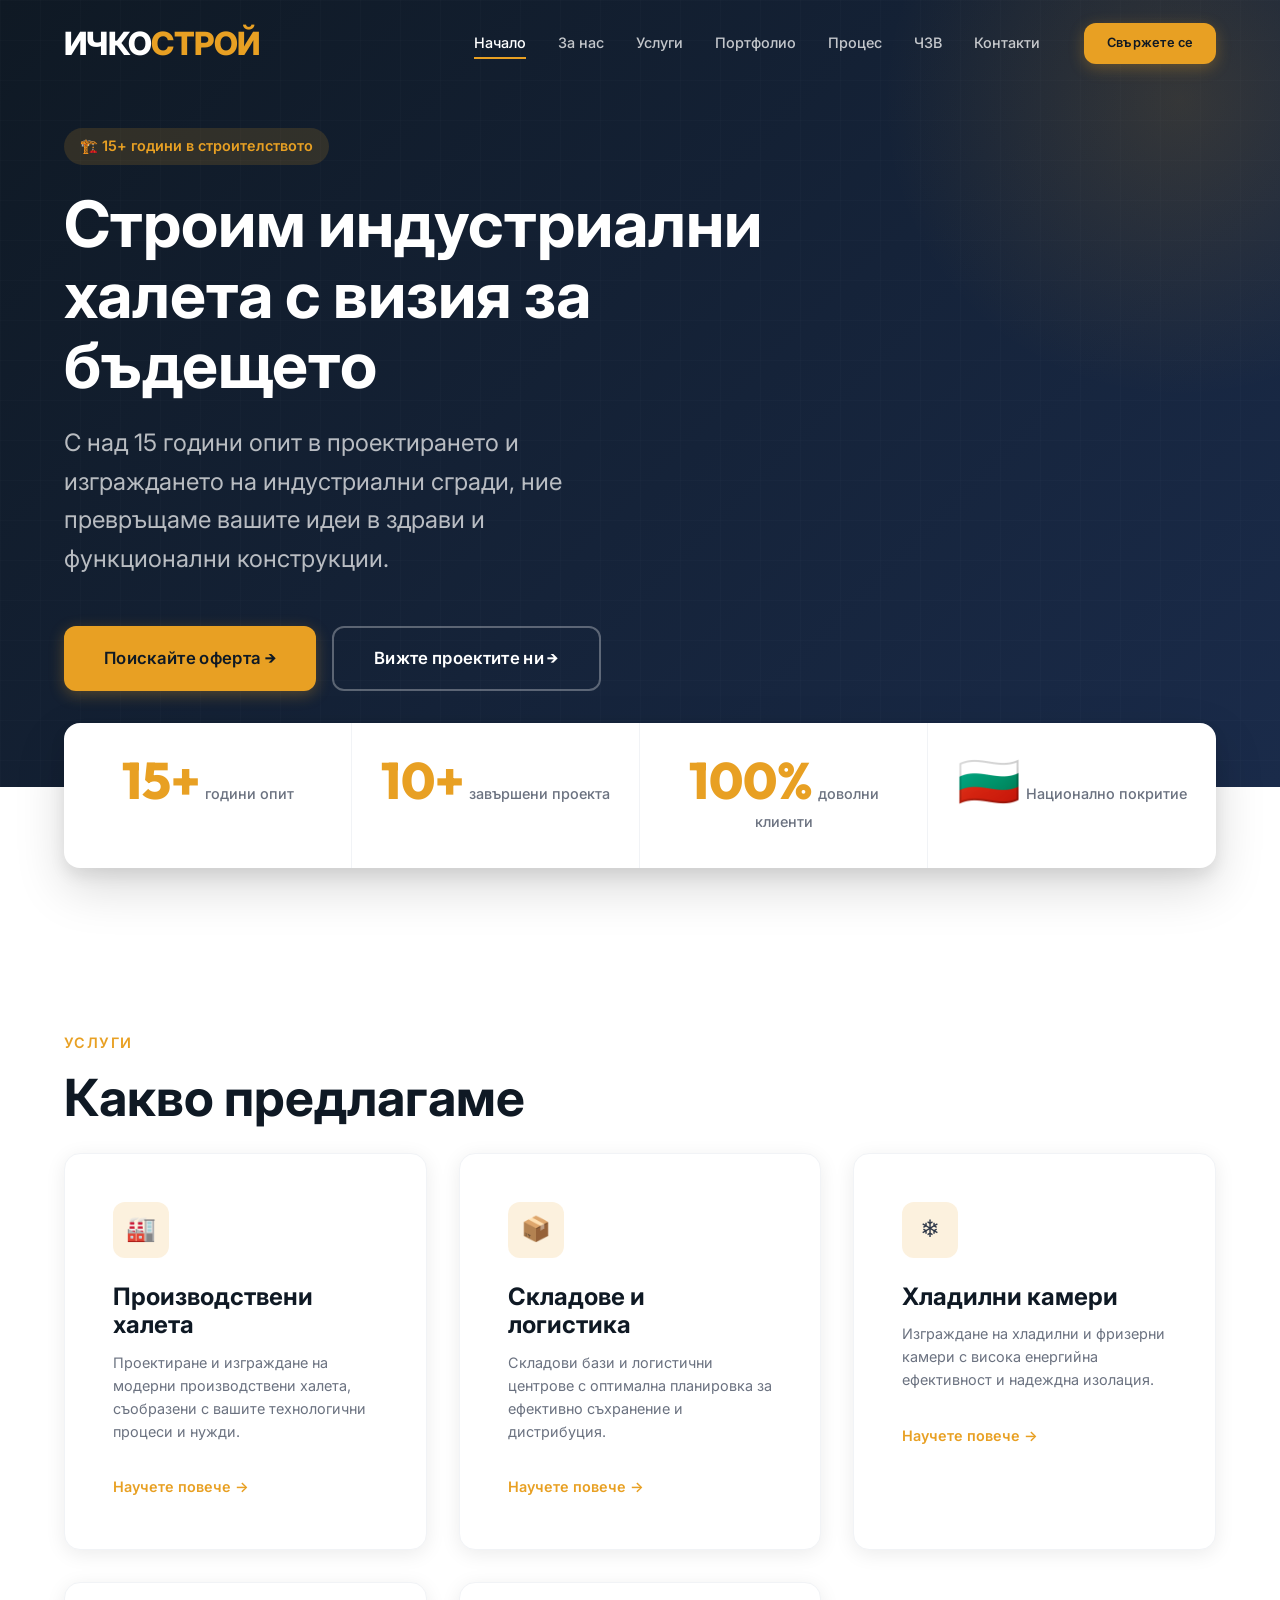
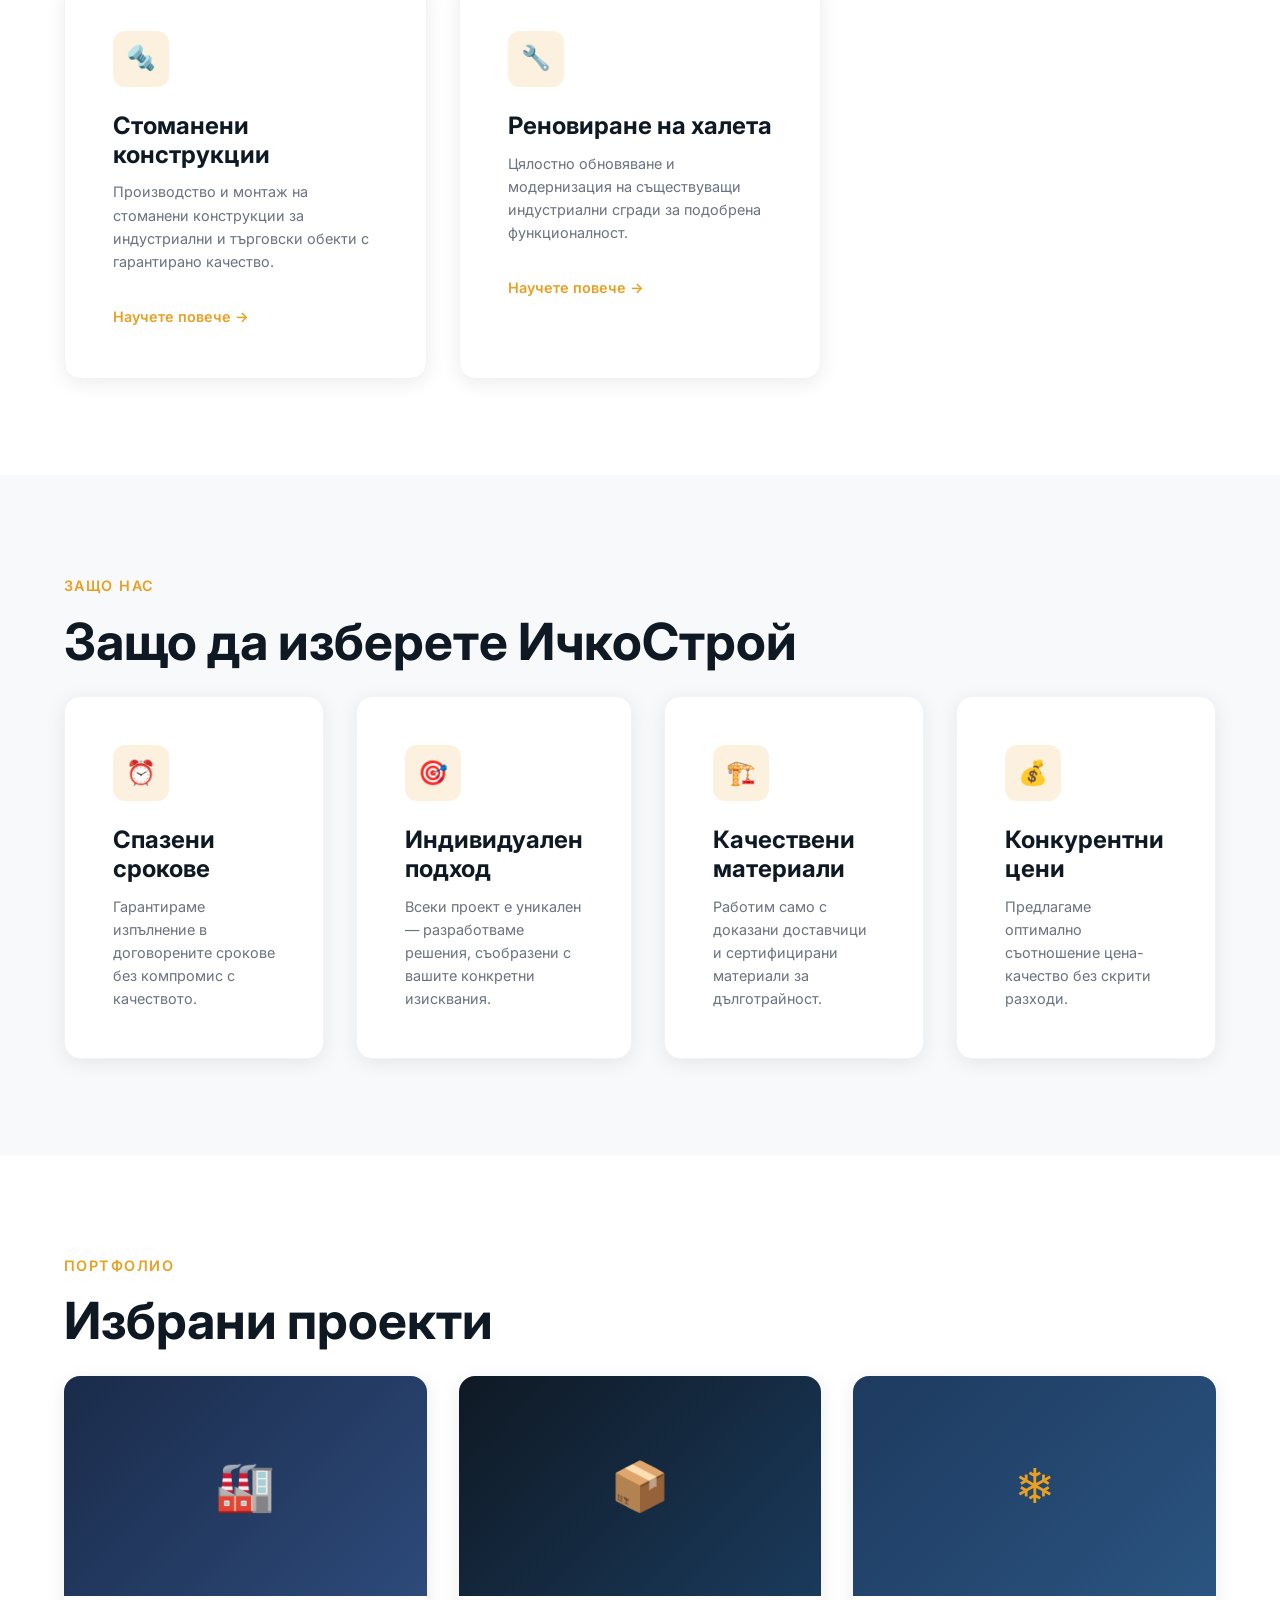
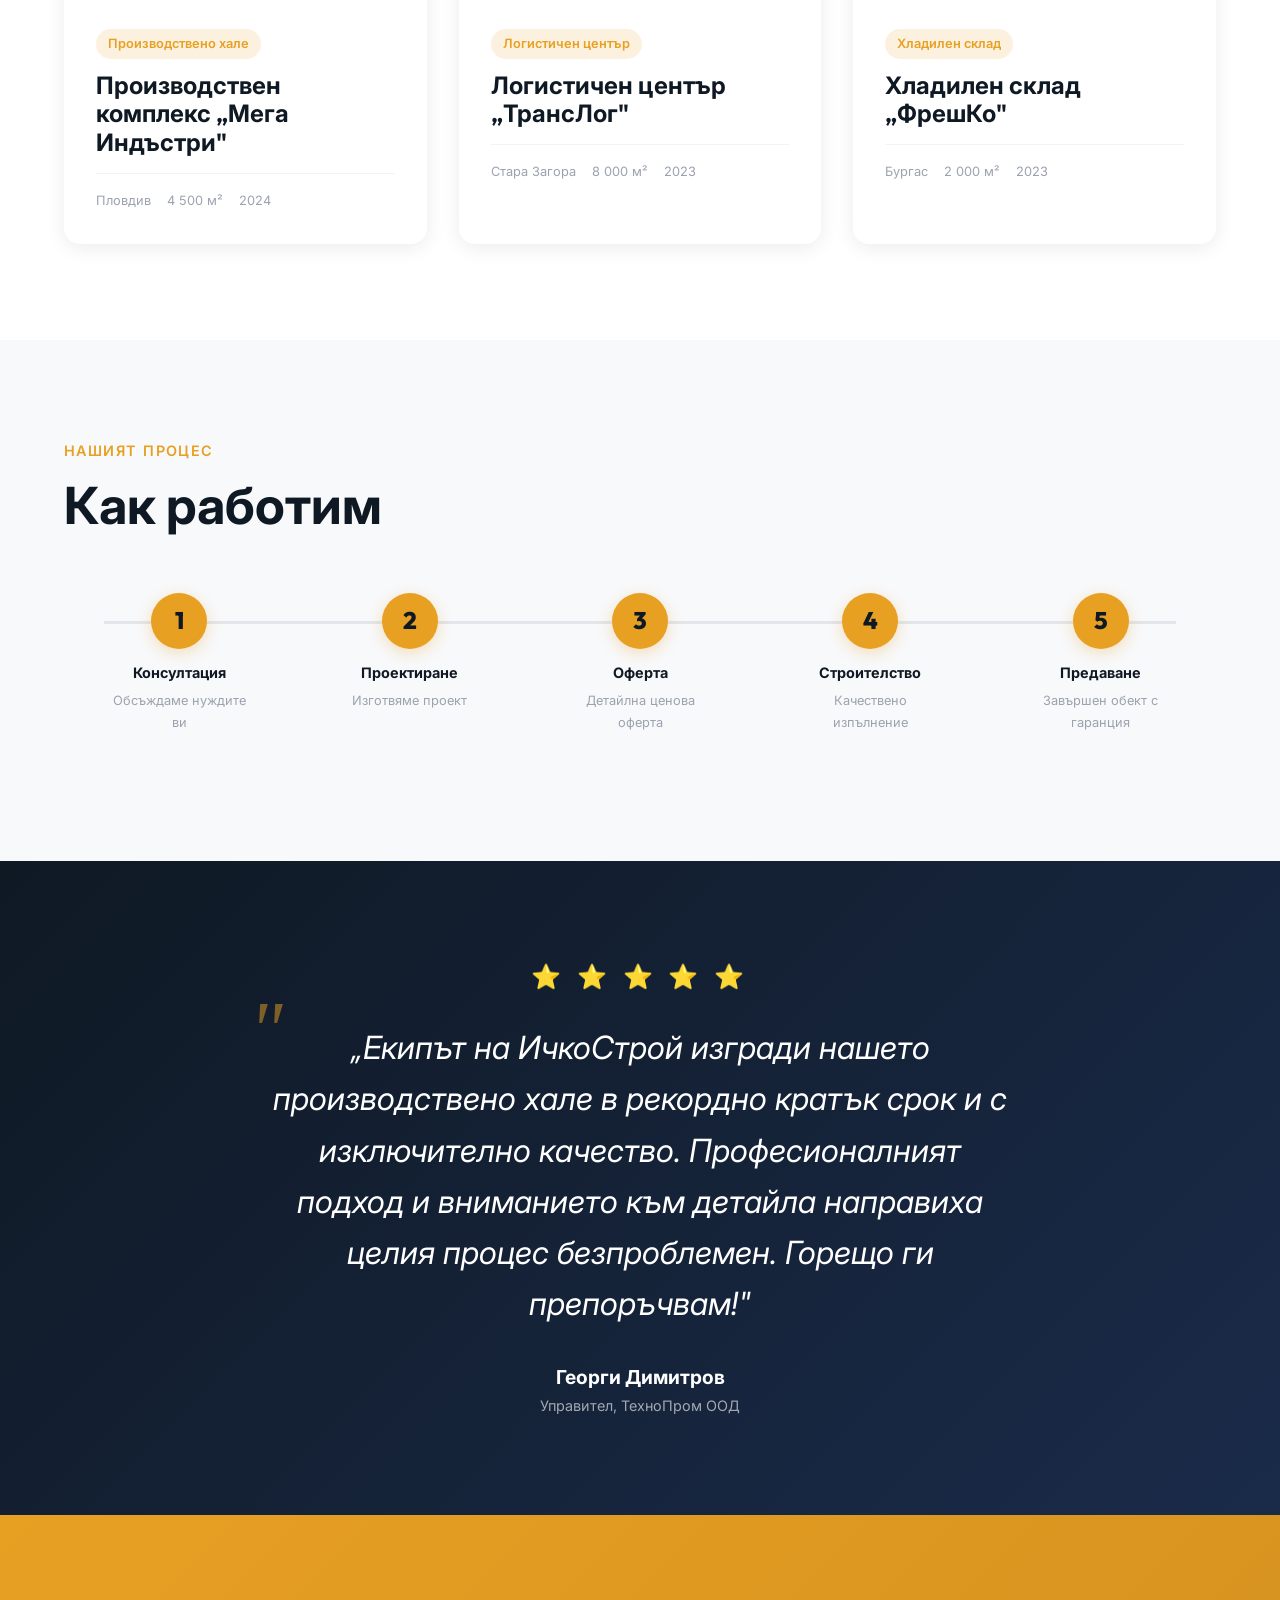
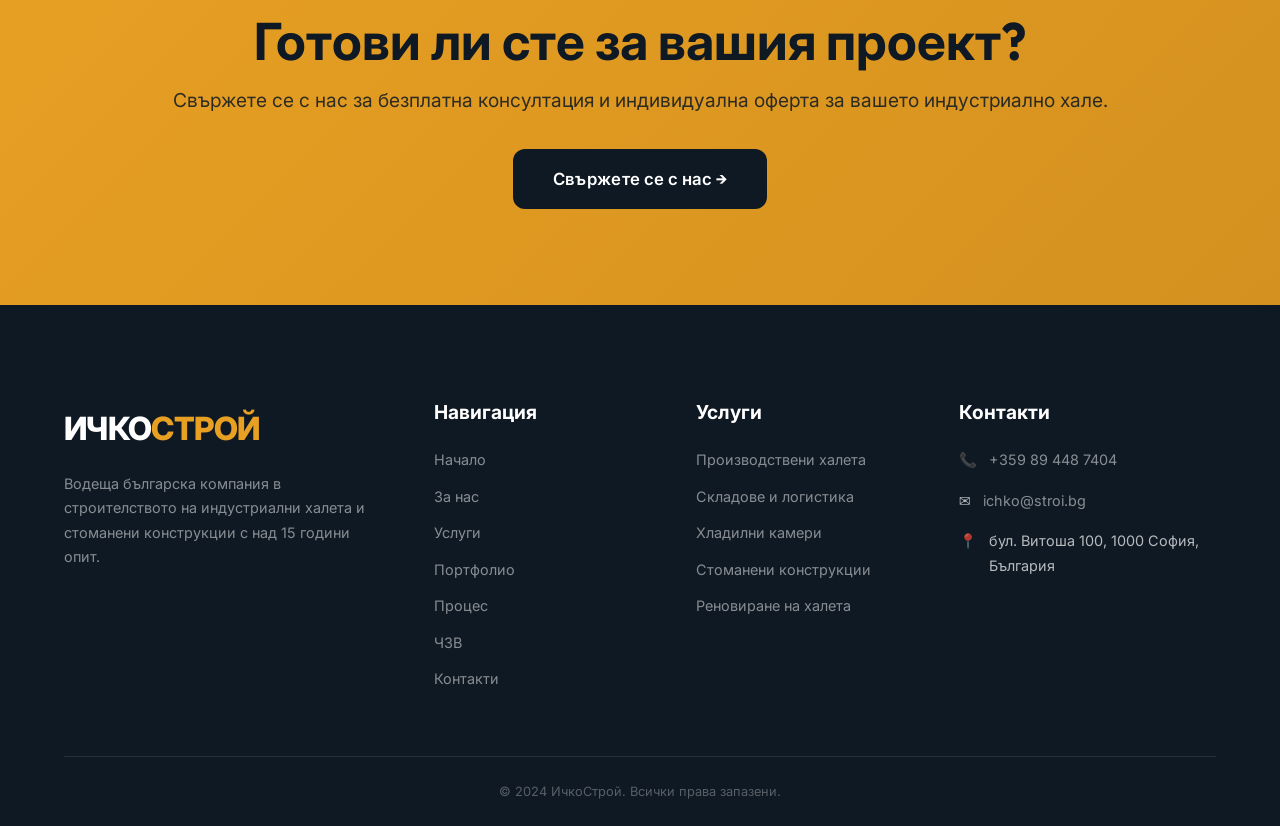
==== index.html @ afe0fb69 "init commit" ====
<!DOCTYPE html>
<html lang="bg" hreflang="bg">
<head>
    <meta charset="UTF-8">
    <meta name="viewport" content="width=device-width, initial-scale=1.0">
    <title>ИчкоСтрой — Строителство на индустриални халета</title>
    <meta name="description" content="ИчкоСтрой е водеща българска компания в строителството на индустриални халета, складове, хладилни камери и стоманени конструкции. Над 15 години опит и 100% доволни клиенти.">
    <meta name="keywords" content="индустриални халета, строителство, складове, хладилни камери, стоманени конструкции, ИчкоСтрой, България">
    <link rel="canonical" href="https://ichkostroy.pages.dev/">

    <!-- Open Graph -->
    <meta property="og:title" content="ИчкоСтрой — Строителство на индустриални халета">
    <meta property="og:description" content="Водеща българска компания в строителството на индустриални халета, складове и стоманени конструкции. Над 15 години опит.">
    <meta property="og:type" content="website">
    <meta property="og:url" content="https://ichkostroy.pages.dev/">
    <meta property="og:locale" content="bg_BG">
    <meta property="og:site_name" content="ИчкоСтрой">

    <!-- Google Fonts -->
    <link rel="preconnect" href="https://fonts.googleapis.com">
    <link rel="preconnect" href="https://fonts.gstatic.com" crossorigin>
    <link href="https://fonts.googleapis.com/css2?family=Inter:wght@400;500;600;700&family=Outfit:wght@400;500;600;700;800&display=swap" rel="stylesheet">

    <!-- Styles -->
    <link rel="stylesheet" href="css/styles.css">

    <!-- JSON-LD LocalBusiness Schema -->
    <script type="application/ld+json">
    {
        "@context": "https://schema.org",
        "@type": "LocalBusiness",
        "name": "ИчкоСтрой",
        "description": "Строителство на индустриални халета, складове, хладилни камери и стоманени конструкции в България.",
        "url": "https://ichkostroy.pages.dev/",
        "telephone": "+359 89 448 7404",
        "email": "ichko@stroi.bg",
        "address": {
            "@type": "PostalAddress",
            "streetAddress": "бул. Витоша 100",
            "addressLocality": "София",
            "postalCode": "1000",
            "addressCountry": "BG"
        },
        "areaServed": "България",
        "priceRange": "$$"
    }
    </script>
</head>
<body>

    <!-- ========== HEADER ========== -->
    <header class="header">
        <div class="container">
            <a href="index.html" class="logo">ИЧКО<span>СТРОЙ</span></a>
            <nav class="nav">
                <div class="nav-list">
                    <a href="index.html" class="nav-link nav-link--active">Начало</a>
                    <a href="about.html" class="nav-link">За нас</a>
                    <a href="services.html" class="nav-link">Услуги</a>
                    <a href="portfolio.html" class="nav-link">Портфолио</a>
                    <a href="process.html" class="nav-link">Процес</a>
                    <a href="faq.html" class="nav-link">ЧЗВ</a>
                    <a href="contact.html" class="nav-link">Контакти</a>
                    <a href="contact.html" class="nav-cta btn btn--primary btn--sm">Свържете се</a>
                </div>
            </nav>
            <button class="hamburger" aria-label="Отвори менюто">
                <span></span>
                <span></span>
                <span></span>
            </button>
        </div>
    </header>

    <!-- Mobile Overlay -->
    <div class="mobile-overlay"></div>

    <!-- ========== HERO ========== -->
    <section class="hero">
        <div class="hero__bg-pattern"></div>
        <div class="hero__glow"></div>
        <div class="container">
            <div class="hero__content">
                <span class="hero__label">🏗️ 15+ години в строителството</span>
                <h1 class="hero__title fade-in">Строим индустриални халета с визия за бъдещето</h1>
                <p class="hero__subtitle fade-in">С над 15 години опит в проектирането и изграждането на индустриални сгради, ние превръщаме вашите идеи в здрави и функционални конструкции.</p>
                <div class="hero__actions fade-in">
                    <a href="contact.html" class="btn btn--primary btn--lg">Поискайте оферта →</a>
                    <a href="portfolio.html" class="btn btn--outline btn--lg">Вижте проектите ни →</a>
                </div>
            </div>
        </div>
    </section>

    <!-- ========== STATS BAR ========== -->
    <section class="stats-bar">
        <div class="container">
            <div class="stats-bar__inner stagger-children">
                <div class="stats-bar__item">
                    <span class="stats-bar__number">15+</span>
                    <span class="stats-bar__label">години опит</span>
                </div>
                <div class="stats-bar__item">
                    <span class="stats-bar__number">10+</span>
                    <span class="stats-bar__label">завършени проекта</span>
                </div>
                <div class="stats-bar__item">
                    <span class="stats-bar__number">100%</span>
                    <span class="stats-bar__label">доволни клиенти</span>
                </div>
                <div class="stats-bar__item">
                    <span class="stats-bar__number">🇧🇬</span>
                    <span class="stats-bar__label">Национално покритие</span>
                </div>
            </div>
        </div>
    </section>

    <!-- ========== SERVICES ========== -->
    <section class="section">
        <div class="container">
            <span class="section-label fade-in">Услуги</span>
            <h2 class="section-title fade-in">Какво предлагаме</h2>
            <div class="grid grid-3 stagger-children">
                <a href="services/production-halls.html" class="icon-card">
                    <div class="icon-card__icon">🏭</div>
                    <h3 class="icon-card__title">Производствени халета</h3>
                    <p class="icon-card__text">Проектиране и изграждане на модерни производствени халета, съобразени с вашите технологични процеси и нужди.</p>
                    <span class="card__link">Научете повече →</span>
                </a>
                <a href="services/warehouse.html" class="icon-card">
                    <div class="icon-card__icon">📦</div>
                    <h3 class="icon-card__title">Складове и логистика</h3>
                    <p class="icon-card__text">Складови бази и логистични центрове с оптимална планировка за ефективно съхранение и дистрибуция.</p>
                    <span class="card__link">Научете повече →</span>
                </a>
                <a href="services/cold-storage.html" class="icon-card">
                    <div class="icon-card__icon">❄️</div>
                    <h3 class="icon-card__title">Хладилни камери</h3>
                    <p class="icon-card__text">Изграждане на хладилни и фризерни камери с висока енергийна ефективност и надеждна изолация.</p>
                    <span class="card__link">Научете повече →</span>
                </a>
                <a href="services/steel-structures.html" class="icon-card">
                    <div class="icon-card__icon">🔩</div>
                    <h3 class="icon-card__title">Стоманени конструкции</h3>
                    <p class="icon-card__text">Производство и монтаж на стоманени конструкции за индустриални и търговски обекти с гарантирано качество.</p>
                    <span class="card__link">Научете повече →</span>
                </a>
                <a href="services/renovation.html" class="icon-card">
                    <div class="icon-card__icon">🔧</div>
                    <h3 class="icon-card__title">Реновиране на халета</h3>
                    <p class="icon-card__text">Цялостно обновяване и модернизация на съществуващи индустриални сгради за подобрена функционалност.</p>
                    <span class="card__link">Научете повече →</span>
                </a>
            </div>
        </div>
    </section>

    <!-- ========== WHY CHOOSE US ========== -->
    <section class="section section--gray">
        <div class="container">
            <span class="section-label fade-in">Защо нас</span>
            <h2 class="section-title fade-in">Защо да изберете ИчкоСтрой</h2>
            <div class="grid grid-4 stagger-children">
                <div class="icon-card">
                    <div class="icon-card__icon">⏰</div>
                    <h3 class="icon-card__title">Спазени срокове</h3>
                    <p class="icon-card__text">Гарантираме изпълнение в договорените срокове без компромис с качеството.</p>
                </div>
                <div class="icon-card">
                    <div class="icon-card__icon">🎯</div>
                    <h3 class="icon-card__title">Индивидуален подход</h3>
                    <p class="icon-card__text">Всеки проект е уникален — разработваме решения, съобразени с вашите конкретни изисквания.</p>
                </div>
                <div class="icon-card">
                    <div class="icon-card__icon">🏗️</div>
                    <h3 class="icon-card__title">Качествени материали</h3>
                    <p class="icon-card__text">Работим само с доказани доставчици и сертифицирани материали за дълготрайност.</p>
                </div>
                <div class="icon-card">
                    <div class="icon-card__icon">💰</div>
                    <h3 class="icon-card__title">Конкурентни цени</h3>
                    <p class="icon-card__text">Предлагаме оптимално съотношение цена-качество без скрити разходи.</p>
                </div>
            </div>
        </div>
    </section>

    <!-- ========== FEATURED PROJECTS ========== -->
    <section class="section">
        <div class="container">
            <span class="section-label fade-in">Портфолио</span>
            <h2 class="section-title fade-in">Избрани проекти</h2>
            <div class="grid grid-3 stagger-children">
                <a href="portfolio/project-1.html" class="card">
                    <div class="card__image card__image--1">🏭</div>
                    <div class="card__body">
                        <span class="card__tag">Производствено хале</span>
                        <h3 class="card__title">Производствен комплекс „Мега Индъстри"</h3>
                        <div class="card__meta"><span>Пловдив</span><span>4 500 м²</span><span>2024</span></div>
                    </div>
                </a>
                <a href="portfolio/project-2.html" class="card">
                    <div class="card__image card__image--2">📦</div>
                    <div class="card__body">
                        <span class="card__tag">Логистичен център</span>
                        <h3 class="card__title">Логистичен център „ТрансЛог"</h3>
                        <div class="card__meta"><span>Стара Загора</span><span>8 000 м²</span><span>2023</span></div>
                    </div>
                </a>
                <a href="portfolio/project-3.html" class="card">
                    <div class="card__image card__image--3">❄️</div>
                    <div class="card__body">
                        <span class="card__tag">Хладилен склад</span>
                        <h3 class="card__title">Хладилен склад „ФрешКо"</h3>
                        <div class="card__meta"><span>Бургас</span><span>2 000 м²</span><span>2023</span></div>
                    </div>
                </a>
            </div>
        </div>
    </section>

    <!-- ========== PROCESS PREVIEW ========== -->
    <section class="section section--gray">
        <div class="container">
            <span class="section-label fade-in">Нашият процес</span>
            <h2 class="section-title fade-in">Как работим</h2>
            <div class="process-steps stagger-children">
                <div class="process-step">
                    <div class="process-step__number">1</div>
                    <h3 class="process-step__title">Консултация</h3>
                    <p class="process-step__text">Обсъждаме нуждите ви</p>
                </div>
                <div class="process-step">
                    <div class="process-step__number">2</div>
                    <h3 class="process-step__title">Проектиране</h3>
                    <p class="process-step__text">Изготвяме проект</p>
                </div>
                <div class="process-step">
                    <div class="process-step__number">3</div>
                    <h3 class="process-step__title">Оферта</h3>
                    <p class="process-step__text">Детайлна ценова оферта</p>
                </div>
                <div class="process-step">
                    <div class="process-step__number">4</div>
                    <h3 class="process-step__title">Строителство</h3>
                    <p class="process-step__text">Качествено изпълнение</p>
                </div>
                <div class="process-step">
                    <div class="process-step__number">5</div>
                    <h3 class="process-step__title">Предаване</h3>
                    <p class="process-step__text">Завършен обект с гаранция</p>
                </div>
            </div>
        </div>
    </section>

    <!-- ========== TESTIMONIAL ========== -->
    <section class="testimonial">
        <div class="container">
            <div class="testimonial__stars">⭐ ⭐ ⭐ ⭐ ⭐</div>
            <blockquote class="testimonial__quote fade-in">
                „Екипът на ИчкоСтрой изгради нашето производствено хале в рекордно кратък срок и с изключително качество. Професионалният подход и вниманието към детайла направиха целия процес безпроблемен. Горещо ги препоръчвам!"
            </blockquote>
            <div class="testimonial__author">
                <div class="testimonial__name">Георги Димитров</div>
                <div class="testimonial__role">Управител, ТехноПром ООД</div>
            </div>
        </div>
    </section>

    <!-- ========== CTA BANNER ========== -->
    <section class="cta-banner">
        <div class="container fade-in">
            <h2>Готови ли сте за вашия проект?</h2>
            <p>Свържете се с нас за безплатна консултация и индивидуална оферта за вашето индустриално хале.</p>
            <a href="contact.html" class="btn btn--dark btn--lg">Свържете се с нас →</a>
        </div>
    </section>

    <!-- ========== FOOTER ========== -->
    <footer class="footer">
        <div class="container">
            <div class="footer__grid">
                <div class="footer__brand">
                    <a href="index.html" class="logo">ИЧКО<span>СТРОЙ</span></a>
                    <p>Водеща българска компания в строителството на индустриални халета и стоманени конструкции с над 15 години опит.</p>
                </div>
                <div>
                    <h4 class="footer__heading">Навигация</h4>
                    <div class="footer__links">
                        <a href="index.html">Начало</a>
                        <a href="about.html">За нас</a>
                        <a href="services.html">Услуги</a>
                        <a href="portfolio.html">Портфолио</a>
                        <a href="process.html">Процес</a>
                        <a href="faq.html">ЧЗВ</a>
                        <a href="contact.html">Контакти</a>
                    </div>
                </div>
                <div>
                    <h4 class="footer__heading">Услуги</h4>
                    <div class="footer__links">
                        <a href="services/production-halls.html">Производствени халета</a>
                        <a href="services/warehouse.html">Складове и логистика</a>
                        <a href="services/cold-storage.html">Хладилни камери</a>
                        <a href="services/steel-structures.html">Стоманени конструкции</a>
                        <a href="services/renovation.html">Реновиране на халета</a>
                    </div>
                </div>
                <div>
                    <h4 class="footer__heading">Контакти</h4>
                    <div class="footer__contact-item">
                        <span>📞</span>
                        <span><a href="tel:+359894487404">+359 89 448 7404</a></span>
                    </div>
                    <div class="footer__contact-item">
                        <span>✉️</span>
                        <span><a href="mailto:ichko@stroi.bg">ichko@stroi.bg</a></span>
                    </div>
                    <div class="footer__contact-item">
                        <span>📍</span>
                        <span>бул. Витоша 100, 1000 София, България</span>
                    </div>
                </div>
            </div>
            <div class="footer__bar">
                <p>© 2024 ИчкоСтрой. Всички права запазени.</p>
            </div>
        </div>
    </footer>

    <!-- Back to Top -->
    <button class="back-to-top" aria-label="Нагоре">↑</button>

    <!-- Scripts -->
    <script src="js/main.js"></script>
</body>
</html>
---- css/styles.css ----
/* ============================================
   ИчкоСтрой — Global Stylesheet
   ============================================ */

/* --- Custom Properties --- */
:root {
  /* Colors */
  --clr-dark: #0f1924;
  --clr-primary: #1a2b4a;
  --clr-primary-light: #243a5e;
  --clr-accent: #e8a023;
  --clr-accent-hover: #d4911f;
  --clr-accent-light: rgba(232, 160, 35, 0.15);
  --clr-white: #ffffff;
  --clr-gray-50: #f8f9fb;
  --clr-gray-100: #f1f3f6;
  --clr-gray-200: #e2e5ea;
  --clr-gray-300: #c5c9d1;
  --clr-gray-400: #9ca3af;
  --clr-gray-600: #6b7280;
  --clr-gray-800: #2d3748;
  --clr-success: #22c55e;
  --clr-overlay: rgba(15, 25, 36, 0.7);

  /* Typography */
  --font-body: 'Inter', system-ui, -apple-system, sans-serif;
  --font-heading: 'Outfit', var(--font-body);
  --fs-xs: clamp(0.75rem, 0.7rem + 0.25vw, 0.8rem);
  --fs-sm: clamp(0.85rem, 0.8rem + 0.25vw, 0.9rem);
  --fs-base: clamp(0.95rem, 0.9rem + 0.25vw, 1.05rem);
  --fs-md: clamp(1.05rem, 1rem + 0.3vw, 1.2rem);
  --fs-lg: clamp(1.25rem, 1.1rem + 0.5vw, 1.5rem);
  --fs-xl: clamp(1.5rem, 1.2rem + 1vw, 2rem);
  --fs-2xl: clamp(1.8rem, 1.4rem + 1.5vw, 2.5rem);
  --fs-3xl: clamp(2.2rem, 1.6rem + 2vw, 3.2rem);
  --fs-4xl: clamp(2.8rem, 2rem + 2.5vw, 4rem);

  /* Spacing */
  --space-xs: 0.5rem;
  --space-sm: 0.75rem;
  --space-md: 1rem;
  --space-lg: 1.5rem;
  --space-xl: 2rem;
  --space-2xl: 3rem;
  --space-3xl: 4rem;
  --space-4xl: 6rem;
  --space-5xl: 8rem;

  /* Layout */
  --container-max: 1200px;
  --container-wide: 1400px;
  --container-narrow: 800px;

  /* Borders & Shadows */
  --radius-sm: 8px;
  --radius-md: 12px;
  --radius-lg: 16px;
  --radius-xl: 24px;
  --radius-full: 9999px;
  --shadow-sm: 0 1px 3px rgba(0,0,0,0.08), 0 1px 2px rgba(0,0,0,0.06);
  --shadow-md: 0 4px 12px rgba(0,0,0,0.1), 0 2px 4px rgba(0,0,0,0.06);
  --shadow-lg: 0 10px 30px rgba(0,0,0,0.12), 0 4px 8px rgba(0,0,0,0.06);
  --shadow-xl: 0 20px 50px rgba(0,0,0,0.15), 0 8px 16px rgba(0,0,0,0.08);
  --shadow-card: 0 4px 20px rgba(0,0,0,0.08);
  --shadow-card-hover: 0 12px 40px rgba(0,0,0,0.15);

  /* Transitions */
  --transition-fast: 0.15s ease;
  --transition: 0.3s ease;
  --transition-slow: 0.5s ease;

  /* Z-index layers */
  --z-header: 1000;
  --z-mobile-menu: 999;
  --z-back-top: 900;
  --z-overlay: 800;
}

/* --- Reset & Base --- */
*,
*::before,
*::after {
  box-sizing: border-box;
  margin: 0;
  padding: 0;
}

html {
  scroll-behavior: smooth;
  -webkit-text-size-adjust: 100%;
}

body {
  font-family: var(--font-body);
  font-size: var(--fs-base);
  line-height: 1.7;
  color: var(--clr-gray-800);
  background-color: var(--clr-white);
  -webkit-font-smoothing: antialiased;
  -moz-osx-font-smoothing: grayscale;
  overflow-x: hidden;
}

h1, h2, h3, h4, h5, h6 {
  font-family: var(--font-heading);
  font-weight: 700;
  line-height: 1.2;
  color: var(--clr-dark);
}

h1 { font-size: var(--fs-4xl); }
h2 { font-size: var(--fs-3xl); }
h3 { font-size: var(--fs-2xl); }
h4 { font-size: var(--fs-xl); }
h5 { font-size: var(--fs-lg); }
h6 { font-size: var(--fs-md); }

p { margin-bottom: var(--space-md); }
p:last-child { margin-bottom: 0; }

a {
  color: var(--clr-accent);
  text-decoration: none;
  transition: color var(--transition-fast);
}
a:hover { color: var(--clr-accent-hover); }

img {
  max-width: 100%;
  height: auto;
  display: block;
}

ul, ol { list-style: none; }

button, input, textarea, select {
  font-family: inherit;
  font-size: inherit;
}

button {
  cursor: pointer;
  border: none;
  background: none;
}

/* --- Utility Classes --- */
.container {
  width: 100%;
  max-width: var(--container-max);
  margin: 0 auto;
  padding: 0 var(--space-lg);
}

.container--wide {
  max-width: var(--container-wide);
}

.container--narrow {
  max-width: var(--container-narrow);
}

.section {
  padding: var(--space-4xl) 0;
}

.section--dark {
  background-color: var(--clr-dark);
  color: var(--clr-gray-200);
}

.section--dark h2,
.section--dark h3,
.section--dark h4 {
  color: var(--clr-white);
}

.section--gray {
  background-color: var(--clr-gray-50);
}

.section-label {
  display: inline-block;
  font-size: var(--fs-sm);
  font-weight: 600;
  color: var(--clr-accent);
  text-transform: uppercase;
  letter-spacing: 0.1em;
  margin-bottom: var(--space-sm);
}

.section-title {
  margin-bottom: var(--space-lg);
}

.section-subtitle {
  font-size: var(--fs-md);
  color: var(--clr-gray-600);
  max-width: 650px;
  line-height: 1.6;
}

.text-center { text-align: center; }
.text-center .section-subtitle { margin-left: auto; margin-right: auto; }

.grid {
  display: grid;
  gap: var(--space-xl);
}

.grid-2 { grid-template-columns: repeat(2, 1fr); }
.grid-3 { grid-template-columns: repeat(3, 1fr); }
.grid-4 { grid-template-columns: repeat(4, 1fr); }

@media (max-width: 1024px) {
  .grid-4 { grid-template-columns: repeat(2, 1fr); }
  .grid-3 { grid-template-columns: repeat(2, 1fr); }
}

@media (max-width: 640px) {
  .grid-2, .grid-3, .grid-4 { grid-template-columns: 1fr; }
}

/* --- Buttons --- */
.btn {
  display: inline-flex;
  align-items: center;
  justify-content: center;
  gap: var(--space-xs);
  padding: 0.85rem 2rem;
  font-family: var(--font-heading);
  font-size: var(--fs-sm);
  font-weight: 600;
  letter-spacing: 0.02em;
  border-radius: var(--radius-md);
  transition: all var(--transition);
  white-space: nowrap;
  text-decoration: none;
}

.btn--primary {
  background: var(--clr-accent);
  color: var(--clr-dark);
  box-shadow: 0 4px 15px rgba(232, 160, 35, 0.3);
}
.btn--primary:hover {
  background: var(--clr-accent-hover);
  color: var(--clr-dark);
  transform: translateY(-2px);
  box-shadow: 0 6px 20px rgba(232, 160, 35, 0.4);
}

.btn--outline {
  background: transparent;
  color: var(--clr-white);
  border: 2px solid rgba(255,255,255,0.3);
}
.btn--outline:hover {
  background: rgba(255,255,255,0.1);
  border-color: var(--clr-white);
  color: var(--clr-white);
  transform: translateY(-2px);
}

.btn--outline-dark {
  background: transparent;
  color: var(--clr-primary);
  border: 2px solid var(--clr-gray-300);
}
.btn--outline-dark:hover {
  border-color: var(--clr-accent);
  color: var(--clr-accent);
  transform: translateY(-2px);
}

.btn--dark {
  background: var(--clr-dark);
  color: var(--clr-white);
}
.btn--dark:hover {
  background: var(--clr-primary);
  color: var(--clr-white);
  transform: translateY(-2px);
}

.btn--lg {
  padding: 1rem 2.5rem;
  font-size: var(--fs-base);
}

.btn--sm {
  padding: 0.6rem 1.4rem;
  font-size: var(--fs-xs);
}

/* --- Header / Navigation --- */
.header {
  position: fixed;
  top: 0;
  left: 0;
  width: 100%;
  z-index: var(--z-header);
  padding: var(--space-md) 0;
  transition: all var(--transition);
}

.header--scrolled {
  background: rgba(15, 25, 36, 0.92);
  backdrop-filter: blur(20px);
  -webkit-backdrop-filter: blur(20px);
  padding: var(--space-sm) 0;
  box-shadow: 0 4px 20px rgba(0,0,0,0.2);
}

.header .container {
  display: flex;
  align-items: center;
  justify-content: space-between;
}

.logo {
  font-family: var(--font-heading);
  font-size: var(--fs-xl);
  font-weight: 800;
  color: var(--clr-white);
  text-decoration: none;
  letter-spacing: -0.02em;
}

.logo span {
  color: var(--clr-accent);
}

.nav-list {
  display: flex;
  align-items: center;
  gap: var(--space-xl);
}

.nav-link {
  color: rgba(255,255,255,0.75);
  font-size: var(--fs-sm);
  font-weight: 500;
  transition: color var(--transition-fast);
  position: relative;
}

.nav-link::after {
  content: '';
  position: absolute;
  bottom: -4px;
  left: 0;
  width: 0;
  height: 2px;
  background: var(--clr-accent);
  transition: width var(--transition);
}

.nav-link:hover,
.nav-link--active {
  color: var(--clr-white);
}

.nav-link:hover::after,
.nav-link--active::after {
  width: 100%;
}

.nav-cta {
  margin-left: var(--space-sm);
}

.hamburger {
  display: none;
  flex-direction: column;
  gap: 5px;
  padding: var(--space-xs);
  cursor: pointer;
  z-index: calc(var(--z-mobile-menu) + 1);
}

.hamburger span {
  display: block;
  width: 24px;
  height: 2px;
  background: var(--clr-white);
  transition: all var(--transition);
  border-radius: 2px;
}

.hamburger.active span:nth-child(1) {
  transform: rotate(45deg) translate(5px, 5px);
}
.hamburger.active span:nth-child(2) {
  opacity: 0;
}
.hamburger.active span:nth-child(3) {
  transform: rotate(-45deg) translate(5px, -5px);
}

@media (max-width: 900px) {
  .hamburger { display: flex; }

  .nav {
    position: fixed;
    top: 0;
    right: -100%;
    width: 300px;
    height: 100vh;
    background: var(--clr-dark);
    padding: 5rem var(--space-xl) var(--space-xl);
    transition: right var(--transition);
    z-index: var(--z-mobile-menu);
    overflow-y: auto;
  }

  .nav.active { right: 0; }

  .nav-list {
    flex-direction: column;
    align-items: flex-start;
    gap: var(--space-lg);
  }

  .nav-link { font-size: var(--fs-md); }

  .nav-cta { margin-left: 0; margin-top: var(--space-md); }

  .mobile-overlay {
    display: none;
    position: fixed;
    inset: 0;
    background: rgba(0,0,0,0.5);
    z-index: calc(var(--z-mobile-menu) - 1);
  }

  .mobile-overlay.active { display: block; }
}

/* --- Hero Sections --- */
.hero {
  position: relative;
  min-height: 85vh;
  display: flex;
  align-items: center;
  background: linear-gradient(135deg, var(--clr-dark) 0%, var(--clr-primary) 100%);
  color: var(--clr-white);
  overflow: hidden;
  padding: var(--space-5xl) 0 var(--space-4xl);
}

.hero--small {
  min-height: 45vh;
  padding: var(--space-5xl) 0 var(--space-3xl);
}

.hero__bg-pattern {
  position: absolute;
  inset: 0;
  opacity: 0.05;
  background-image:
    linear-gradient(rgba(255,255,255,0.3) 1px, transparent 1px),
    linear-gradient(90deg, rgba(255,255,255,0.3) 1px, transparent 1px);
  background-size: 40px 40px;
  pointer-events: none;
}

.hero__glow {
  position: absolute;
  width: 600px;
  height: 600px;
  border-radius: 50%;
  background: radial-gradient(circle, rgba(232, 160, 35, 0.15) 0%, transparent 70%);
  top: -200px;
  right: -200px;
  pointer-events: none;
}

.hero__content {
  position: relative;
  z-index: 2;
  max-width: 700px;
}

.hero__label {
  display: inline-flex;
  align-items: center;
  gap: var(--space-xs);
  background: rgba(232, 160, 35, 0.15);
  color: var(--clr-accent);
  padding: 0.4rem 1rem;
  border-radius: var(--radius-full);
  font-size: var(--fs-sm);
  font-weight: 600;
  margin-bottom: var(--space-lg);
}

.hero__title {
  color: var(--clr-white);
  margin-bottom: var(--space-lg);
  line-height: 1.1;
}

.hero__subtitle {
  font-size: var(--fs-lg);
  color: rgba(255,255,255,0.7);
  line-height: 1.6;
  margin-bottom: var(--space-2xl);
  max-width: 580px;
}

.hero__actions {
  display: flex;
  flex-wrap: wrap;
  gap: var(--space-md);
}

.hero__breadcrumb {
  margin-bottom: var(--space-lg);
  font-size: var(--fs-sm);
}

.hero__breadcrumb a {
  color: rgba(255,255,255,0.6);
}

.hero__breadcrumb a:hover {
  color: var(--clr-accent);
}

.hero__breadcrumb span {
  color: rgba(255,255,255,0.4);
  margin: 0 var(--space-xs);
}

/* --- Stats Bar --- */
.stats-bar {
  position: relative;
  z-index: 10;
  margin-top: -4rem;
  margin-bottom: var(--space-3xl);
}

.stats-bar__inner {
  background: var(--clr-white);
  border-radius: var(--radius-lg);
  box-shadow: var(--shadow-xl);
  display: grid;
  grid-template-columns: repeat(4, 1fr);
  overflow: hidden;
}

.stats-bar__item {
  padding: var(--space-xl) var(--space-lg);
  text-align: center;
  border-right: 1px solid var(--clr-gray-100);
  transition: background var(--transition);
}

.stats-bar__item:last-child { border-right: none; }
.stats-bar__item:hover { background: var(--clr-gray-50); }

.stats-bar__number {
  font-family: var(--font-heading);
  font-size: var(--fs-3xl);
  font-weight: 800;
  color: var(--clr-accent);
  line-height: 1;
  margin-bottom: var(--space-xs);
}

.stats-bar__label {
  font-size: var(--fs-sm);
  color: var(--clr-gray-600);
  font-weight: 500;
}

@media (max-width: 768px) {
  .stats-bar__inner { grid-template-columns: repeat(2, 1fr); }
  .stats-bar__item:nth-child(2) { border-right: none; }
  .stats-bar__item { border-bottom: 1px solid var(--clr-gray-100); }
}

@media (max-width: 480px) {
  .stats-bar__inner { grid-template-columns: 1fr; }
  .stats-bar__item { border-right: none; }
}

/* --- Cards --- */
.card {
  background: var(--clr-white);
  border-radius: var(--radius-lg);
  box-shadow: var(--shadow-card);
  overflow: hidden;
  transition: all var(--transition);
}

.card:hover {
  transform: translateY(-6px);
  box-shadow: var(--shadow-card-hover);
}

.card__image {
  height: 220px;
  display: flex;
  align-items: center;
  justify-content: center;
  font-size: 3rem;
  position: relative;
  overflow: hidden;
}

.card__image--1 { background: linear-gradient(135deg, #1a2b4a 0%, #2d4a7a 100%); }
.card__image--2 { background: linear-gradient(135deg, #0f1924 0%, #1a3a5c 100%); }
.card__image--3 { background: linear-gradient(135deg, #1e3a5f 0%, #2a5480 100%); }
.card__image--4 { background: linear-gradient(135deg, #162338 0%, #243a5e 100%); }
.card__image--5 { background: linear-gradient(135deg, #0d1520 0%, #1a2b4a 100%); }
.card__image--6 { background: linear-gradient(135deg, #1a3050 0%, #2d5a8a 100%); }

.card__image-label {
  position: absolute;
  bottom: var(--space-sm);
  left: var(--space-sm);
  font-size: var(--fs-xs);
  color: rgba(255,255,255,0.6);
  background: rgba(0,0,0,0.3);
  padding: 0.2rem 0.6rem;
  border-radius: var(--radius-sm);
}

.card__body {
  padding: var(--space-xl);
}

.card__tag {
  display: inline-block;
  background: var(--clr-accent-light);
  color: var(--clr-accent);
  font-size: var(--fs-xs);
  font-weight: 600;
  padding: 0.25rem 0.75rem;
  border-radius: var(--radius-full);
  margin-bottom: var(--space-sm);
}

.card__title {
  font-size: var(--fs-lg);
  margin-bottom: var(--space-sm);
}

.card__text {
  color: var(--clr-gray-600);
  font-size: var(--fs-sm);
  line-height: 1.6;
}

.card__link {
  display: inline-flex;
  align-items: center;
  gap: var(--space-xs);
  font-weight: 600;
  font-size: var(--fs-sm);
  color: var(--clr-accent);
  margin-top: var(--space-md);
}

.card__link:hover { gap: var(--space-sm); }

.card__meta {
  display: flex;
  gap: var(--space-md);
  margin-top: var(--space-md);
  padding-top: var(--space-md);
  border-top: 1px solid var(--clr-gray-100);
  font-size: var(--fs-xs);
  color: var(--clr-gray-400);
}

/* Icon Card Variant */
.icon-card {
  background: var(--clr-white);
  border-radius: var(--radius-lg);
  padding: var(--space-2xl);
  box-shadow: var(--shadow-card);
  transition: all var(--transition);
  border: 1px solid var(--clr-gray-100);
}

.icon-card:hover {
  transform: translateY(-4px);
  box-shadow: var(--shadow-card-hover);
  border-color: var(--clr-accent);
}

.icon-card__icon {
  width: 56px;
  height: 56px;
  background: var(--clr-accent-light);
  border-radius: var(--radius-md);
  display: flex;
  align-items: center;
  justify-content: center;
  font-size: 1.5rem;
  margin-bottom: var(--space-lg);
}

.icon-card__title {
  font-size: var(--fs-lg);
  margin-bottom: var(--space-sm);
}

.icon-card__text {
  color: var(--clr-gray-600);
  font-size: var(--fs-sm);
  line-height: 1.6;
}

.icon-card__list {
  margin-top: var(--space-md);
  display: flex;
  flex-direction: column;
  gap: var(--space-xs);
}

.icon-card__list li {
  font-size: var(--fs-sm);
  color: var(--clr-gray-600);
  padding-left: var(--space-lg);
  position: relative;
}

.icon-card__list li::before {
  content: '✓';
  position: absolute;
  left: 0;
  color: var(--clr-accent);
  font-weight: 700;
}

/* --- Service Cards (large) --- */
.service-card {
  background: var(--clr-white);
  border-radius: var(--radius-lg);
  padding: var(--space-2xl);
  box-shadow: var(--shadow-card);
  transition: all var(--transition);
  border: 1px solid var(--clr-gray-100);
  display: flex;
  flex-direction: column;
}

.service-card:hover {
  transform: translateY(-6px);
  box-shadow: var(--shadow-card-hover);
  border-color: var(--clr-accent);
}

.service-card__icon {
  width: 72px;
  height: 72px;
  background: linear-gradient(135deg, var(--clr-primary) 0%, var(--clr-primary-light) 100%);
  border-radius: var(--radius-md);
  display: flex;
  align-items: center;
  justify-content: center;
  font-size: 2rem;
  margin-bottom: var(--space-lg);
}

.service-card__title {
  font-size: var(--fs-xl);
  margin-bottom: var(--space-sm);
}

.service-card__text {
  color: var(--clr-gray-600);
  font-size: var(--fs-sm);
  line-height: 1.7;
  margin-bottom: var(--space-lg);
}

.service-card__features {
  margin-bottom: var(--space-lg);
  display: flex;
  flex-direction: column;
  gap: var(--space-xs);
  flex-grow: 1;
}

.service-card__features li {
  font-size: var(--fs-sm);
  color: var(--clr-gray-600);
  padding-left: var(--space-lg);
  position: relative;
}

.service-card__features li::before {
  content: '✓';
  position: absolute;
  left: 0;
  color: var(--clr-success);
  font-weight: 700;
}

/* --- Process / Timeline --- */
.process-steps {
  display: flex;
  justify-content: space-between;
  position: relative;
  padding: var(--space-xl) 0;
}

.process-steps::before {
  content: '';
  position: absolute;
  top: calc(var(--space-xl) + 28px);
  left: 40px;
  right: 40px;
  height: 3px;
  background: var(--clr-gray-200);
}

.process-step {
  display: flex;
  flex-direction: column;
  align-items: center;
  text-align: center;
  position: relative;
  z-index: 2;
  flex: 1;
}

.process-step__number {
  width: 56px;
  height: 56px;
  border-radius: 50%;
  background: var(--clr-accent);
  color: var(--clr-dark);
  font-family: var(--font-heading);
  font-size: var(--fs-lg);
  font-weight: 800;
  display: flex;
  align-items: center;
  justify-content: center;
  margin-bottom: var(--space-md);
  box-shadow: 0 4px 15px rgba(232, 160, 35, 0.3);
}

.process-step__title {
  font-size: var(--fs-sm);
  font-weight: 700;
  margin-bottom: var(--space-xs);
}

.process-step__text {
  font-size: var(--fs-xs);
  color: var(--clr-gray-400);
  max-width: 140px;
}

@media (max-width: 768px) {
  .process-steps {
    flex-direction: column;
    gap: var(--space-xl);
    align-items: flex-start;
  }

  .process-steps::before {
    top: 0;
    bottom: 0;
    left: 28px;
    width: 3px;
    height: auto;
    right: auto;
  }

  .process-step {
    flex-direction: row;
    text-align: left;
    gap: var(--space-lg);
  }

  .process-step__number {
    flex-shrink: 0;
    margin-bottom: 0;
  }

  .process-step__text { max-width: none; }
}

/* --- Vertical Timeline --- */
.timeline {
  position: relative;
  padding: var(--space-xl) 0;
}

.timeline::before {
  content: '';
  position: absolute;
  left: 50%;
  top: 0;
  bottom: 0;
  width: 3px;
  background: var(--clr-gray-200);
  transform: translateX(-50%);
}

.timeline__item {
  display: flex;
  align-items: flex-start;
  margin-bottom: var(--space-2xl);
  position: relative;
}

.timeline__item:nth-child(odd) {
  justify-content: flex-start;
  padding-right: calc(50% + 2rem);
}

.timeline__item:nth-child(even) {
  justify-content: flex-end;
  padding-left: calc(50% + 2rem);
}

.timeline__dot {
  position: absolute;
  left: 50%;
  top: 0.5rem;
  width: 16px;
  height: 16px;
  border-radius: 50%;
  background: var(--clr-accent);
  border: 3px solid var(--clr-white);
  box-shadow: var(--shadow-sm);
  transform: translateX(-50%);
  z-index: 2;
}

.timeline__content {
  background: var(--clr-white);
  border-radius: var(--radius-md);
  padding: var(--space-xl);
  box-shadow: var(--shadow-card);
  border: 1px solid var(--clr-gray-100);
}

.timeline__year {
  display: inline-block;
  background: var(--clr-accent);
  color: var(--clr-dark);
  font-family: var(--font-heading);
  font-weight: 700;
  font-size: var(--fs-sm);
  padding: 0.2rem 0.8rem;
  border-radius: var(--radius-full);
  margin-bottom: var(--space-sm);
}

.timeline__title {
  font-size: var(--fs-md);
  margin-bottom: var(--space-xs);
}

.timeline__text {
  font-size: var(--fs-sm);
  color: var(--clr-gray-600);
}

@media (max-width: 768px) {
  .timeline::before { left: 8px; }
  .timeline__dot { left: 8px; }
  .timeline__item:nth-child(odd),
  .timeline__item:nth-child(even) {
    padding: 0 0 0 2.5rem;
    justify-content: flex-start;
  }
}

/* --- Testimonial --- */
.testimonial {
  padding: var(--space-4xl) 0;
  background: linear-gradient(135deg, var(--clr-dark) 0%, var(--clr-primary) 100%);
  color: var(--clr-white);
}

.testimonial__quote {
  font-size: var(--fs-xl);
  font-style: italic;
  line-height: 1.6;
  max-width: 750px;
  margin: 0 auto var(--space-xl);
  text-align: center;
  position: relative;
}

.testimonial__quote::before {
  content: '"';
  font-size: 5rem;
  color: var(--clr-accent);
  font-family: Georgia, serif;
  position: absolute;
  top: -2rem;
  left: -1rem;
  line-height: 1;
  opacity: 0.5;
}

.testimonial__stars {
  text-align: center;
  margin-bottom: var(--space-lg);
  font-size: var(--fs-lg);
  color: var(--clr-accent);
  letter-spacing: 0.2em;
}

.testimonial__author {
  text-align: center;
}

.testimonial__name {
  font-weight: 700;
  font-size: var(--fs-md);
}

.testimonial__role {
  color: rgba(255,255,255,0.6);
  font-size: var(--fs-sm);
}

/* --- CTA Banner --- */
.cta-banner {
  padding: var(--space-4xl) 0;
  background: linear-gradient(135deg, var(--clr-accent) 0%, #d4911f 100%);
  text-align: center;
  color: var(--clr-dark);
}

.cta-banner h2 {
  color: var(--clr-dark);
  margin-bottom: var(--space-sm);
}

.cta-banner p {
  font-size: var(--fs-md);
  margin-bottom: var(--space-xl);
  opacity: 0.85;
}

/* --- FAQ Accordion --- */
.faq-list {
  max-width: var(--container-narrow);
  margin: 0 auto;
}

.faq-category {
  margin-bottom: var(--space-2xl);
}

.faq-category__title {
  font-size: var(--fs-xl);
  margin-bottom: var(--space-lg);
  padding-bottom: var(--space-sm);
  border-bottom: 2px solid var(--clr-accent);
  display: inline-block;
}

.faq-item {
  border: 1px solid var(--clr-gray-200);
  border-radius: var(--radius-md);
  margin-bottom: var(--space-sm);
  overflow: hidden;
  transition: border-color var(--transition);
}

.faq-item.active {
  border-color: var(--clr-accent);
}

.faq-item__question {
  width: 100%;
  padding: var(--space-lg) var(--space-xl);
  display: flex;
  align-items: center;
  justify-content: space-between;
  gap: var(--space-md);
  font-weight: 600;
  font-size: var(--fs-base);
  color: var(--clr-dark);
  text-align: left;
  background: var(--clr-white);
  cursor: pointer;
  transition: background var(--transition-fast);
}

.faq-item__question:hover {
  background: var(--clr-gray-50);
}

.faq-item__icon {
  flex-shrink: 0;
  width: 24px;
  height: 24px;
  position: relative;
  transition: transform var(--transition);
}

.faq-item__icon::before,
.faq-item__icon::after {
  content: '';
  position: absolute;
  background: var(--clr-accent);
  border-radius: 2px;
}

.faq-item__icon::before {
  width: 100%;
  height: 2px;
  top: 50%;
  transform: translateY(-50%);
}

.faq-item__icon::after {
  width: 2px;
  height: 100%;
  left: 50%;
  transform: translateX(-50%);
  transition: transform var(--transition);
}

.faq-item.active .faq-item__icon::after {
  transform: translateX(-50%) scaleY(0);
}

.faq-item__answer {
  max-height: 0;
  overflow: hidden;
  transition: max-height var(--transition-slow);
}

.faq-item__answer-inner {
  padding: 0 var(--space-xl) var(--space-lg);
  color: var(--clr-gray-600);
  line-height: 1.7;
  font-size: var(--fs-sm);
}

/* --- Contact Form --- */
.contact-grid {
  display: grid;
  grid-template-columns: 1.2fr 0.8fr;
  gap: var(--space-3xl);
  align-items: start;
}

@media (max-width: 900px) {
  .contact-grid { grid-template-columns: 1fr; }
}

.form {
  display: flex;
  flex-direction: column;
  gap: var(--space-lg);
}

.form-group {
  display: flex;
  flex-direction: column;
  gap: var(--space-xs);
}

.form-group label {
  font-weight: 600;
  font-size: var(--fs-sm);
  color: var(--clr-dark);
}

.form-group input,
.form-group select,
.form-group textarea {
  padding: 0.85rem var(--space-lg);
  border: 2px solid var(--clr-gray-200);
  border-radius: var(--radius-md);
  font-size: var(--fs-base);
  color: var(--clr-dark);
  background: var(--clr-white);
  transition: border-color var(--transition-fast);
  outline: none;
}

.form-group input:focus,
.form-group select:focus,
.form-group textarea:focus {
  border-color: var(--clr-accent);
}

.form-group textarea {
  resize: vertical;
  min-height: 140px;
}

.form-row {
  display: grid;
  grid-template-columns: 1fr 1fr;
  gap: var(--space-lg);
}

@media (max-width: 640px) {
  .form-row { grid-template-columns: 1fr; }
}

/* Contact Info Side */
.contact-info-card {
  background: var(--clr-dark);
  color: var(--clr-white);
  border-radius: var(--radius-lg);
  padding: var(--space-2xl);
}

.contact-info-card h3 {
  color: var(--clr-white);
  margin-bottom: var(--space-xl);
}

.contact-info-item {
  display: flex;
  gap: var(--space-md);
  margin-bottom: var(--space-xl);
}

.contact-info-item__icon {
  width: 44px;
  height: 44px;
  background: rgba(232, 160, 35, 0.15);
  border-radius: var(--radius-md);
  display: flex;
  align-items: center;
  justify-content: center;
  font-size: 1.2rem;
  flex-shrink: 0;
}

.contact-info-item__label {
  font-size: var(--fs-xs);
  color: rgba(255,255,255,0.5);
  margin-bottom: 0.2rem;
}

.contact-info-item__value {
  font-weight: 600;
  font-size: var(--fs-sm);
}

.contact-info-item__value a {
  color: var(--clr-white);
}

.contact-info-item__value a:hover {
  color: var(--clr-accent);
}

/* Map Placeholder */
.map-placeholder {
  width: 100%;
  height: 350px;
  background: linear-gradient(135deg, var(--clr-gray-100) 0%, var(--clr-gray-200) 100%);
  border-radius: var(--radius-lg);
  display: flex;
  flex-direction: column;
  align-items: center;
  justify-content: center;
  gap: var(--space-sm);
  color: var(--clr-gray-400);
  font-size: var(--fs-md);
  border: 2px dashed var(--clr-gray-300);
}

.map-placeholder span:first-child {
  font-size: 2.5rem;
}

/* --- Portfolio Filter --- */
.filter-buttons {
  display: flex;
  flex-wrap: wrap;
  gap: var(--space-sm);
  margin-bottom: var(--space-2xl);
  justify-content: center;
}

.filter-btn {
  padding: 0.6rem 1.4rem;
  border-radius: var(--radius-full);
  font-size: var(--fs-sm);
  font-weight: 600;
  color: var(--clr-gray-600);
  background: var(--clr-gray-100);
  border: 2px solid transparent;
  transition: all var(--transition);
  cursor: pointer;
}

.filter-btn:hover {
  background: var(--clr-accent-light);
  color: var(--clr-accent);
}

.filter-btn.active {
  background: var(--clr-accent);
  color: var(--clr-dark);
}

/* --- Project Detail --- */
.project-gallery {
  display: grid;
  grid-template-columns: repeat(3, 1fr);
  gap: var(--space-md);
  margin-bottom: var(--space-3xl);
}

.project-gallery__item {
  height: 250px;
  border-radius: var(--radius-md);
  display: flex;
  align-items: center;
  justify-content: center;
  font-size: 2.5rem;
  position: relative;
}

.project-gallery__item:first-child {
  grid-column: span 2;
  grid-row: span 2;
  height: 100%;
}

@media (max-width: 640px) {
  .project-gallery { grid-template-columns: 1fr; }
  .project-gallery__item:first-child { grid-column: span 1; grid-row: span 1; height: 250px; }
}

.project-details-grid {
  display: grid;
  grid-template-columns: 2fr 1fr;
  gap: var(--space-3xl);
}

@media (max-width: 768px) {
  .project-details-grid { grid-template-columns: 1fr; }
}

.project-info-table {
  width: 100%;
}

.project-info-table dt {
  font-size: var(--fs-xs);
  color: var(--clr-gray-400);
  text-transform: uppercase;
  letter-spacing: 0.1em;
  margin-bottom: 0.2rem;
}

.project-info-table dd {
  font-weight: 600;
  font-size: var(--fs-md);
  margin-bottom: var(--space-lg);
  padding-bottom: var(--space-lg);
  border-bottom: 1px solid var(--clr-gray-100);
}

.project-nav {
  display: flex;
  justify-content: space-between;
  margin-top: var(--space-3xl);
  padding-top: var(--space-xl);
  border-top: 1px solid var(--clr-gray-200);
}

.project-nav a {
  display: flex;
  align-items: center;
  gap: var(--space-sm);
  font-weight: 600;
  color: var(--clr-primary);
}

.project-nav a:hover { color: var(--clr-accent); }

/* --- Process Detail Page --- */
.process-detail {
  padding: var(--space-3xl) 0;
}

.process-detail-step {
  display: grid;
  grid-template-columns: 120px 1fr;
  gap: var(--space-2xl);
  margin-bottom: var(--space-3xl);
  align-items: start;
}

.process-detail-step__badge {
  width: 80px;
  height: 80px;
  border-radius: 50%;
  background: var(--clr-accent);
  color: var(--clr-dark);
  font-family: var(--font-heading);
  font-size: var(--fs-2xl);
  font-weight: 800;
  display: flex;
  align-items: center;
  justify-content: center;
  box-shadow: 0 4px 20px rgba(232, 160, 35, 0.3);
  position: sticky;
  top: 100px;
}

.process-detail-step__content h3 {
  margin-bottom: var(--space-md);
}

.process-detail-step__content p {
  color: var(--clr-gray-600);
  margin-bottom: var(--space-md);
}

.process-detail-step__deliverables {
  margin-top: var(--space-lg);
  padding: var(--space-lg);
  background: var(--clr-gray-50);
  border-radius: var(--radius-md);
  border-left: 4px solid var(--clr-accent);
}

.process-detail-step__deliverables h4 {
  font-size: var(--fs-sm);
  text-transform: uppercase;
  letter-spacing: 0.1em;
  color: var(--clr-accent);
  margin-bottom: var(--space-sm);
}

.process-detail-step__deliverables li {
  font-size: var(--fs-sm);
  color: var(--clr-gray-600);
  padding-left: var(--space-lg);
  position: relative;
  margin-bottom: var(--space-xs);
}

.process-detail-step__deliverables li::before {
  content: '→';
  position: absolute;
  left: 0;
  color: var(--clr-accent);
}

@media (max-width: 640px) {
  .process-detail-step {
    grid-template-columns: 1fr;
    gap: var(--space-lg);
  }
  .process-detail-step__badge { position: static; }
}

/* --- Team Cards --- */
.team-card {
  text-align: center;
  background: var(--clr-white);
  border-radius: var(--radius-lg);
  padding: var(--space-2xl);
  box-shadow: var(--shadow-card);
  transition: all var(--transition);
  border: 1px solid var(--clr-gray-100);
}

.team-card:hover {
  transform: translateY(-4px);
  box-shadow: var(--shadow-card-hover);
}

.team-card__avatar {
  width: 100px;
  height: 100px;
  border-radius: 50%;
  background: linear-gradient(135deg, var(--clr-primary) 0%, var(--clr-primary-light) 100%);
  color: var(--clr-white);
  font-family: var(--font-heading);
  font-size: var(--fs-xl);
  font-weight: 700;
  display: flex;
  align-items: center;
  justify-content: center;
  margin: 0 auto var(--space-lg);
}

.team-card__name {
  font-size: var(--fs-lg);
  margin-bottom: var(--space-xs);
}

.team-card__role {
  color: var(--clr-accent);
  font-weight: 600;
  font-size: var(--fs-sm);
  margin-bottom: var(--space-sm);
}

.team-card__bio {
  font-size: var(--fs-sm);
  color: var(--clr-gray-600);
}

/* --- Certifications --- */
.cert-grid {
  display: grid;
  grid-template-columns: repeat(4, 1fr);
  gap: var(--space-lg);
}

@media (max-width: 768px) { .cert-grid { grid-template-columns: repeat(2, 1fr); } }
@media (max-width: 480px) { .cert-grid { grid-template-columns: 1fr; } }

.cert-badge {
  background: var(--clr-white);
  border: 2px solid var(--clr-gray-200);
  border-radius: var(--radius-md);
  padding: var(--space-xl);
  text-align: center;
  transition: all var(--transition);
}

.cert-badge:hover {
  border-color: var(--clr-accent);
  transform: translateY(-2px);
}

.cert-badge__icon {
  font-size: 2.5rem;
  margin-bottom: var(--space-sm);
}

.cert-badge__name {
  font-weight: 700;
  font-size: var(--fs-sm);
}

/* --- Comparison Table --- */
.comparison-table {
  width: 100%;
  border-collapse: collapse;
  background: var(--clr-white);
  border-radius: var(--radius-lg);
  overflow: hidden;
  box-shadow: var(--shadow-card);
}

.comparison-table th,
.comparison-table td {
  padding: var(--space-md) var(--space-lg);
  text-align: center;
  border-bottom: 1px solid var(--clr-gray-100);
  font-size: var(--fs-sm);
}

.comparison-table th {
  background: var(--clr-dark);
  color: var(--clr-white);
  font-weight: 600;
  font-family: var(--font-heading);
}

.comparison-table th:first-child {
  text-align: left;
}

.comparison-table td:first-child {
  text-align: left;
  font-weight: 600;
  color: var(--clr-dark);
}

.comparison-table tr:hover td {
  background: var(--clr-gray-50);
}

.comparison-table .check {
  color: var(--clr-success);
  font-weight: 700;
  font-size: var(--fs-md);
}

@media (max-width: 768px) {
  .comparison-table { font-size: var(--fs-xs); }
  .comparison-table th,
  .comparison-table td { padding: var(--space-sm); }
}

/* --- Footer --- */
.footer {
  background: var(--clr-dark);
  color: rgba(255,255,255,0.7);
  padding: var(--space-4xl) 0 0;
}

.footer__grid {
  display: grid;
  grid-template-columns: 1.5fr 1fr 1fr 1.2fr;
  gap: var(--space-2xl);
  margin-bottom: var(--space-3xl);
}

@media (max-width: 900px) {
  .footer__grid { grid-template-columns: 1fr 1fr; }
}

@media (max-width: 480px) {
  .footer__grid { grid-template-columns: 1fr; }
}

.footer__brand .logo {
  margin-bottom: var(--space-md);
  display: inline-block;
}

.footer__brand p {
  font-size: var(--fs-sm);
  color: rgba(255,255,255,0.5);
  line-height: 1.7;
}

.footer__heading {
  color: var(--clr-white);
  font-size: var(--fs-md);
  font-weight: 700;
  margin-bottom: var(--space-lg);
}

.footer__links {
  display: flex;
  flex-direction: column;
  gap: var(--space-sm);
}

.footer__links a {
  color: rgba(255,255,255,0.5);
  font-size: var(--fs-sm);
  transition: color var(--transition-fast);
}

.footer__links a:hover {
  color: var(--clr-accent);
}

.footer__contact-item {
  display: flex;
  gap: var(--space-sm);
  margin-bottom: var(--space-md);
  font-size: var(--fs-sm);
}

.footer__contact-item span:first-child {
  flex-shrink: 0;
}

.footer__contact-item a {
  color: rgba(255,255,255,0.5);
}
.footer__contact-item a:hover { color: var(--clr-accent); }

.footer__bar {
  border-top: 1px solid rgba(255,255,255,0.1);
  padding: var(--space-lg) 0;
  text-align: center;
  font-size: var(--fs-xs);
  color: rgba(255,255,255,0.3);
}

/* --- Back to Top --- */
.back-to-top {
  position: fixed;
  bottom: 2rem;
  right: 2rem;
  width: 48px;
  height: 48px;
  background: var(--clr-accent);
  color: var(--clr-dark);
  border-radius: 50%;
  display: flex;
  align-items: center;
  justify-content: center;
  font-size: 1.2rem;
  box-shadow: var(--shadow-md);
  z-index: var(--z-back-top);
  opacity: 0;
  visibility: hidden;
  transform: translateY(10px);
  transition: all var(--transition);
  cursor: pointer;
  border: none;
}

.back-to-top.visible {
  opacity: 1;
  visibility: visible;
  transform: translateY(0);
}

.back-to-top:hover {
  transform: translateY(-3px);
  box-shadow: var(--shadow-lg);
}

/* --- Scroll Animations --- */
.fade-in {
  opacity: 0;
  transform: translateY(30px);
  transition: opacity 0.6s ease, transform 0.6s ease;
}

.fade-in.visible {
  opacity: 1;
  transform: translateY(0);
}

.fade-in-left {
  opacity: 0;
  transform: translateX(-30px);
  transition: opacity 0.6s ease, transform 0.6s ease;
}

.fade-in-left.visible {
  opacity: 1;
  transform: translateX(0);
}

.fade-in-right {
  opacity: 0;
  transform: translateX(30px);
  transition: opacity 0.6s ease, transform 0.6s ease;
}

.fade-in-right.visible {
  opacity: 1;
  transform: translateX(0);
}

.scale-in {
  opacity: 0;
  transform: scale(0.95);
  transition: opacity 0.6s ease, transform 0.6s ease;
}

.scale-in.visible {
  opacity: 1;
  transform: scale(1);
}

/* Stagger children */
.stagger-children > * {
  opacity: 0;
  transform: translateY(20px);
  transition: opacity 0.4s ease, transform 0.4s ease;
}

.stagger-children.visible > *:nth-child(1) { transition-delay: 0s; }
.stagger-children.visible > *:nth-child(2) { transition-delay: 0.1s; }
.stagger-children.visible > *:nth-child(3) { transition-delay: 0.2s; }
.stagger-children.visible > *:nth-child(4) { transition-delay: 0.3s; }
.stagger-children.visible > *:nth-child(5) { transition-delay: 0.4s; }

.stagger-children.visible > * {
  opacity: 1;
  transform: translateY(0);
}

/* --- Page load fade --- */
.page-content {
  animation: pageLoad 0.5s ease;
}

@keyframes pageLoad {
  from { opacity: 0; transform: translateY(10px); }
  to { opacity: 1; transform: translateY(0); }
}

/* --- Specs Grid --- */
.specs-grid {
  display: grid;
  grid-template-columns: repeat(3, 1fr);
  gap: var(--space-lg);
}

@media (max-width: 768px) {
  .specs-grid { grid-template-columns: repeat(2, 1fr); }
}

@media (max-width: 480px) {
  .specs-grid { grid-template-columns: 1fr; }
}

.spec-item {
  background: var(--clr-gray-50);
  border-radius: var(--radius-md);
  padding: var(--space-lg);
  text-align: center;
  border: 1px solid var(--clr-gray-100);
}

.spec-item__label {
  font-size: var(--fs-xs);
  color: var(--clr-gray-400);
  text-transform: uppercase;
  letter-spacing: 0.1em;
  margin-bottom: var(--space-xs);
}

.spec-item__value {
  font-family: var(--font-heading);
  font-size: var(--fs-lg);
  font-weight: 700;
  color: var(--clr-dark);
}

/* --- Direct Contact Cards --- */
.direct-contact-cards {
  display: grid;
  grid-template-columns: repeat(2, 1fr);
  gap: var(--space-lg);
}

@media (max-width: 640px) {
  .direct-contact-cards { grid-template-columns: 1fr; }
}

.direct-contact-card {
  background: var(--clr-white);
  border: 2px solid var(--clr-gray-200);
  border-radius: var(--radius-lg);
  padding: var(--space-2xl);
  text-align: center;
  transition: all var(--transition);
  text-decoration: none;
  display: block;
}

.direct-contact-card:hover {
  border-color: var(--clr-accent);
  transform: translateY(-4px);
  box-shadow: var(--shadow-lg);
}

.direct-contact-card__icon {
  font-size: 2rem;
  margin-bottom: var(--space-md);
}

.direct-contact-card__label {
  font-size: var(--fs-sm);
  color: var(--clr-gray-400);
  margin-bottom: var(--space-xs);
}

.direct-contact-card__value {
  font-family: var(--font-heading);
  font-weight: 700;
  font-size: var(--fs-lg);
  color: var(--clr-dark);
}

/* --- Two Column Content --- */
.two-col {
  display: grid;
  grid-template-columns: 1fr 1fr;
  gap: var(--space-3xl);
  align-items: center;
}

@media (max-width: 768px) {
  .two-col { grid-template-columns: 1fr; }
}

/* --- Placeholder Image --- */
.placeholder-img {
  border-radius: var(--radius-lg);
  display: flex;
  align-items: center;
  justify-content: center;
  font-size: 3.5rem;
  min-height: 300px;
  position: relative;
  overflow: hidden;
}

.placeholder-img::after {
  content: '';
  position: absolute;
  inset: 0;
  background: linear-gradient(180deg, transparent 60%, rgba(0,0,0,0.2) 100%);
}

/* --- Working Hours --- */
.working-hours {
  margin-top: var(--space-xl);
  padding-top: var(--space-xl);
  border-top: 1px solid rgba(255,255,255,0.1);
}

.working-hours h4 {
  color: var(--clr-white);
  font-size: var(--fs-sm);
  margin-bottom: var(--space-md);
}

.working-hours__row {
  display: flex;
  justify-content: space-between;
  font-size: var(--fs-sm);
  margin-bottom: var(--space-xs);
  color: rgba(255,255,255,0.5);
}

.working-hours__row span:last-child {
  font-weight: 600;
  color: rgba(255,255,255,0.7);
}

/* --- Header Class Aliases (cross-page compatibility) --- */
.header__logo,
.footer__logo {
  font-family: var(--font-heading);
  font-size: var(--fs-xl);
  font-weight: 800;
  color: var(--clr-white);
  text-decoration: none;
  letter-spacing: -0.02em;
}

.header__logo span,
.footer__logo span {
  color: var(--clr-accent);
}

.footer__logo {
  color: var(--clr-white);
  display: inline-block;
  margin-bottom: var(--space-md);
}

.header__logo-text {
  font-family: var(--font-heading);
  font-weight: 800;
  color: var(--clr-white);
}

.header__inner,
.header__container {
  display: flex;
  align-items: center;
  justify-content: space-between;
}

.header__nav {
  display: flex;
  align-items: center;
  gap: var(--space-xl);
}

.header__nav-list {
  display: flex;
  align-items: center;
  gap: var(--space-xl);
  list-style: none;
}

.header__cta {
  margin-left: var(--space-sm);
}

.header__hamburger,
.header__burger {
  display: none;
  flex-direction: column;
  gap: 5px;
  padding: var(--space-xs);
  cursor: pointer;
  z-index: calc(var(--z-mobile-menu) + 1);
  background: none;
  border: none;
}

.header__hamburger span,
.header__burger span {
  display: block;
  width: 24px;
  height: 2px;
  background: var(--clr-white);
  transition: all var(--transition);
  border-radius: 2px;
}

.header__hamburger.active span:nth-child(1),
.header__burger.active span:nth-child(1) {
  transform: rotate(45deg) translate(5px, 5px);
}
.header__hamburger.active span:nth-child(2),
.header__burger.active span:nth-child(2) {
  opacity: 0;
}
.header__hamburger.active span:nth-child(3),
.header__burger.active span:nth-child(3) {
  transform: rotate(-45deg) translate(5px, -5px);
}

@media (max-width: 900px) {
  .header__hamburger,
  .header__burger { display: flex; }

  .header__nav {
    position: fixed;
    top: 0;
    right: -100%;
    width: 300px;
    height: 100vh;
    background: var(--clr-dark);
    padding: 5rem var(--space-xl) var(--space-xl);
    transition: right var(--transition);
    z-index: var(--z-mobile-menu);
    overflow-y: auto;
    flex-direction: column;
    align-items: flex-start;
    gap: var(--space-lg);
  }

  .header__nav.active { right: 0; }

  .header__nav-list {
    flex-direction: column;
    align-items: flex-start;
    gap: var(--space-lg);
  }

  .header__nav .nav-link { font-size: var(--fs-md); }
  .header__cta { margin-left: 0; margin-top: var(--space-md); }
}

/* --- Benefits Grid (service sub-pages) --- */
.benefits-grid {
  display: grid;
  grid-template-columns: repeat(3, 1fr);
  gap: var(--space-xl);
}

@media (max-width: 1024px) { .benefits-grid { grid-template-columns: repeat(2, 1fr); } }
@media (max-width: 640px) { .benefits-grid { grid-template-columns: 1fr; } }

.benefit-card {
  background: var(--clr-white);
  border-radius: var(--radius-lg);
  padding: var(--space-2xl);
  box-shadow: var(--shadow-card);
  transition: all var(--transition);
  border: 1px solid var(--clr-gray-100);
}

.benefit-card:hover {
  transform: translateY(-4px);
  box-shadow: var(--shadow-card-hover);
  border-color: var(--clr-accent);
}

.benefit-card__icon {
  width: 56px;
  height: 56px;
  background: var(--clr-accent-light);
  border-radius: var(--radius-md);
  display: flex;
  align-items: center;
  justify-content: center;
  margin-bottom: var(--space-lg);
  color: var(--clr-accent);
}

.benefit-card__icon svg {
  width: 28px;
  height: 28px;
}

.benefit-card__title {
  font-family: var(--font-heading);
  font-size: var(--fs-lg);
  font-weight: 700;
  margin-bottom: var(--space-sm);
  color: var(--clr-dark);
}

.benefit-card__text {
  color: var(--clr-gray-600);
  font-size: var(--fs-sm);
  line-height: 1.6;
}

/* --- Accordion (service FAQ variant) --- */
.accordion {
  max-width: var(--container-narrow);
}

.accordion__item {
  border: 1px solid var(--clr-gray-200);
  border-radius: var(--radius-md);
  margin-bottom: var(--space-sm);
  overflow: hidden;
  transition: border-color var(--transition);
}

.accordion__item.active {
  border-color: var(--clr-accent);
}

.accordion__header {
  width: 100%;
  padding: var(--space-lg) var(--space-xl);
  display: flex;
  align-items: center;
  justify-content: space-between;
  gap: var(--space-md);
  font-weight: 600;
  font-size: var(--fs-base);
  color: var(--clr-dark);
  text-align: left;
  background: var(--clr-white);
  cursor: pointer;
  transition: background var(--transition-fast);
  border: none;
  font-family: inherit;
}

.accordion__header:hover {
  background: var(--clr-gray-50);
}

.accordion__title {
  flex: 1;
}

.accordion__icon {
  flex-shrink: 0;
  width: 24px;
  height: 24px;
  position: relative;
}

.accordion__icon::before,
.accordion__icon::after {
  content: '';
  position: absolute;
  background: var(--clr-accent);
  border-radius: 2px;
}

.accordion__icon::before {
  width: 100%;
  height: 2px;
  top: 50%;
  transform: translateY(-50%);
}

.accordion__icon::after {
  width: 2px;
  height: 100%;
  left: 50%;
  transform: translateX(-50%);
  transition: transform var(--transition);
}

.accordion__item.active .accordion__icon::after {
  transform: translateX(-50%) scaleY(0);
}

.accordion__body {
  max-height: 0;
  overflow: hidden;
  transition: max-height var(--transition-slow);
}

.accordion__body p {
  padding: 0 var(--space-xl) var(--space-lg);
  color: var(--clr-gray-600);
  line-height: 1.7;
  font-size: var(--fs-sm);
}

/* --- Project Cards (service sub-pages) --- */
.projects-grid {
  display: grid;
  grid-template-columns: repeat(2, 1fr);
  gap: var(--space-xl);
}

@media (max-width: 640px) { .projects-grid { grid-template-columns: 1fr; } }

.project-card {
  background: var(--clr-white);
  border-radius: var(--radius-lg);
  overflow: hidden;
  box-shadow: var(--shadow-card);
  transition: all var(--transition);
  text-decoration: none;
  display: block;
  border: 1px solid var(--clr-gray-100);
}

.project-card:hover {
  transform: translateY(-6px);
  box-shadow: var(--shadow-card-hover);
}

.project-card__image {
  height: 200px;
  background: linear-gradient(135deg, var(--clr-primary) 0%, var(--clr-primary-light) 100%);
  display: flex;
  align-items: center;
  justify-content: center;
}

.project-card__placeholder {
  color: rgba(255,255,255,0.5);
  font-size: var(--fs-md);
  font-weight: 600;
}

.project-card__content {
  padding: var(--space-xl);
}

.project-card__title {
  font-family: var(--font-heading);
  font-size: var(--fs-lg);
  font-weight: 700;
  color: var(--clr-dark);
  margin-bottom: var(--space-sm);
}

.project-card__text {
  font-size: var(--fs-sm);
  color: var(--clr-gray-600);
  line-height: 1.6;
}

/* --- Breadcrumb (sub-page variant) --- */
.breadcrumb {
  margin-bottom: var(--space-lg);
}

.breadcrumb__list {
  display: flex;
  align-items: center;
  gap: var(--space-xs);
  list-style: none;
  font-size: var(--fs-sm);
}

.breadcrumb__item {
  display: flex;
  align-items: center;
  gap: var(--space-xs);
}

.breadcrumb__item + .breadcrumb__item::before {
  content: '/';
  color: rgba(255,255,255,0.4);
}

.breadcrumb__link {
  color: rgba(255,255,255,0.6);
  text-decoration: none;
}

.breadcrumb__link:hover {
  color: var(--clr-accent);
}

.breadcrumb__item--active {
  color: rgba(255,255,255,0.9);
}

/* --- CTA Section Variant --- */
.section--cta {
  background: linear-gradient(135deg, var(--clr-accent) 0%, #d4911f 100%);
  text-align: center;
  color: var(--clr-dark);
  padding: var(--space-4xl) 0;
}

.cta {
  text-align: center;
}

.cta__title {
  font-family: var(--font-heading);
  font-size: var(--fs-3xl);
  font-weight: 700;
  color: var(--clr-dark);
  margin-bottom: var(--space-sm);
}

.cta__text {
  font-size: var(--fs-md);
  margin-bottom: var(--space-xl);
  opacity: 0.85;
}

/* --- Content Block --- */
.content {
  max-width: var(--container-narrow);
  font-size: var(--fs-base);
  line-height: 1.8;
  color: var(--clr-gray-800);
}

.content p {
  margin-bottom: var(--space-lg);
}

/* --- Footer Aliases --- */
.footer__col {
  min-width: 0;
}

.footer__desc,
.footer__description {
  font-size: var(--fs-sm);
  color: rgba(255,255,255,0.5);
  line-height: 1.7;
}

.footer__link {
  color: rgba(255,255,255,0.5);
  font-size: var(--fs-sm);
  transition: color var(--transition-fast);
  text-decoration: none;
}

.footer__link:hover { color: var(--clr-accent); }

.footer__list {
  display: flex;
  flex-direction: column;
  gap: var(--space-sm);
  list-style: none;
}

.footer__title {
  color: var(--clr-white);
  font-size: var(--fs-md);
  font-weight: 700;
  margin-bottom: var(--space-lg);
}

.footer__bottom {
  border-top: 1px solid rgba(255,255,255,0.1);
  padding: var(--space-lg) 0;
  text-align: center;
  font-size: var(--fs-xs);
  color: rgba(255,255,255,0.3);
}

.footer__copy,
.footer__copyright {
  font-size: var(--fs-xs);
  color: rgba(255,255,255,0.3);
}

.footer__contacts {
  list-style: none;
  display: flex;
  flex-direction: column;
  gap: var(--space-sm);
}

.footer__contacts a {
  color: rgba(255,255,255,0.5);
  font-size: var(--fs-sm);
  text-decoration: none;
}

.footer__contacts a:hover { color: var(--clr-accent); }

.footer__contacts li {
  font-size: var(--fs-sm);
  color: rgba(255,255,255,0.5);
}

.footer__address {
  font-style: normal;
  font-size: var(--fs-sm);
  color: rgba(255,255,255,0.5);
  line-height: 1.8;
}

.footer__address a {
  color: rgba(255,255,255,0.5);
  text-decoration: none;
}

.footer__address a:hover { color: var(--clr-accent); }

/* --- Mobile Overlay Nav (sub-page variant) --- */
.mobile-overlay__nav {
  padding: 5rem var(--space-xl);
}

.mobile-overlay__list {
  list-style: none;
  display: flex;
  flex-direction: column;
  gap: var(--space-lg);
}

.mobile-overlay__link {
  color: rgba(255,255,255,0.7);
  font-size: var(--fs-md);
  font-weight: 500;
  text-decoration: none;
  transition: color var(--transition-fast);
}

.mobile-overlay__link:hover,
.mobile-overlay__link--active {
  color: var(--clr-white);
}

/* --- Card Image Icon --- */
.card__image-icon {
  font-size: 3rem;
  position: relative;
  z-index: 1;
}

/* --- Icon Card as Link --- */
a.icon-card {
  text-decoration: none;
  display: block;
  color: inherit;
}

a.icon-card:hover {
  color: inherit;
}

.icon-card--link {
  cursor: pointer;
}

/* --- CTA Banner Variants --- */
.btn--white {
  background: var(--clr-white);
  color: var(--clr-dark);
}

.btn--white:hover {
  background: var(--clr-gray-100);
  color: var(--clr-dark);
  transform: translateY(-2px);
}

.cta-banner__phone-link {
  display: block;
  font-family: var(--font-heading);
  font-size: var(--fs-3xl);
  font-weight: 800;
  color: var(--clr-dark);
  text-decoration: none;
  margin-top: var(--space-md);
}

.cta-banner__phone-link:hover {
  color: var(--clr-primary);
}

/* --- Map Placeholder Address --- */
.map-placeholder__address {
  font-size: var(--fs-sm);
  color: var(--clr-gray-400);
}

/* --- Contact Info Card Variants --- */
.contact-info-card__value {
  color: var(--clr-white);
  text-decoration: none;
}

.contact-info-card__value:hover {
  color: var(--clr-accent);
}

/* --- Print --- */
@media print {
  .header, .back-to-top, .hamburger, .header__hamburger, .header__burger, .mobile-overlay { display: none; }
  .hero { min-height: auto; padding: var(--space-xl) 0; }
  body { color: #000; }
}
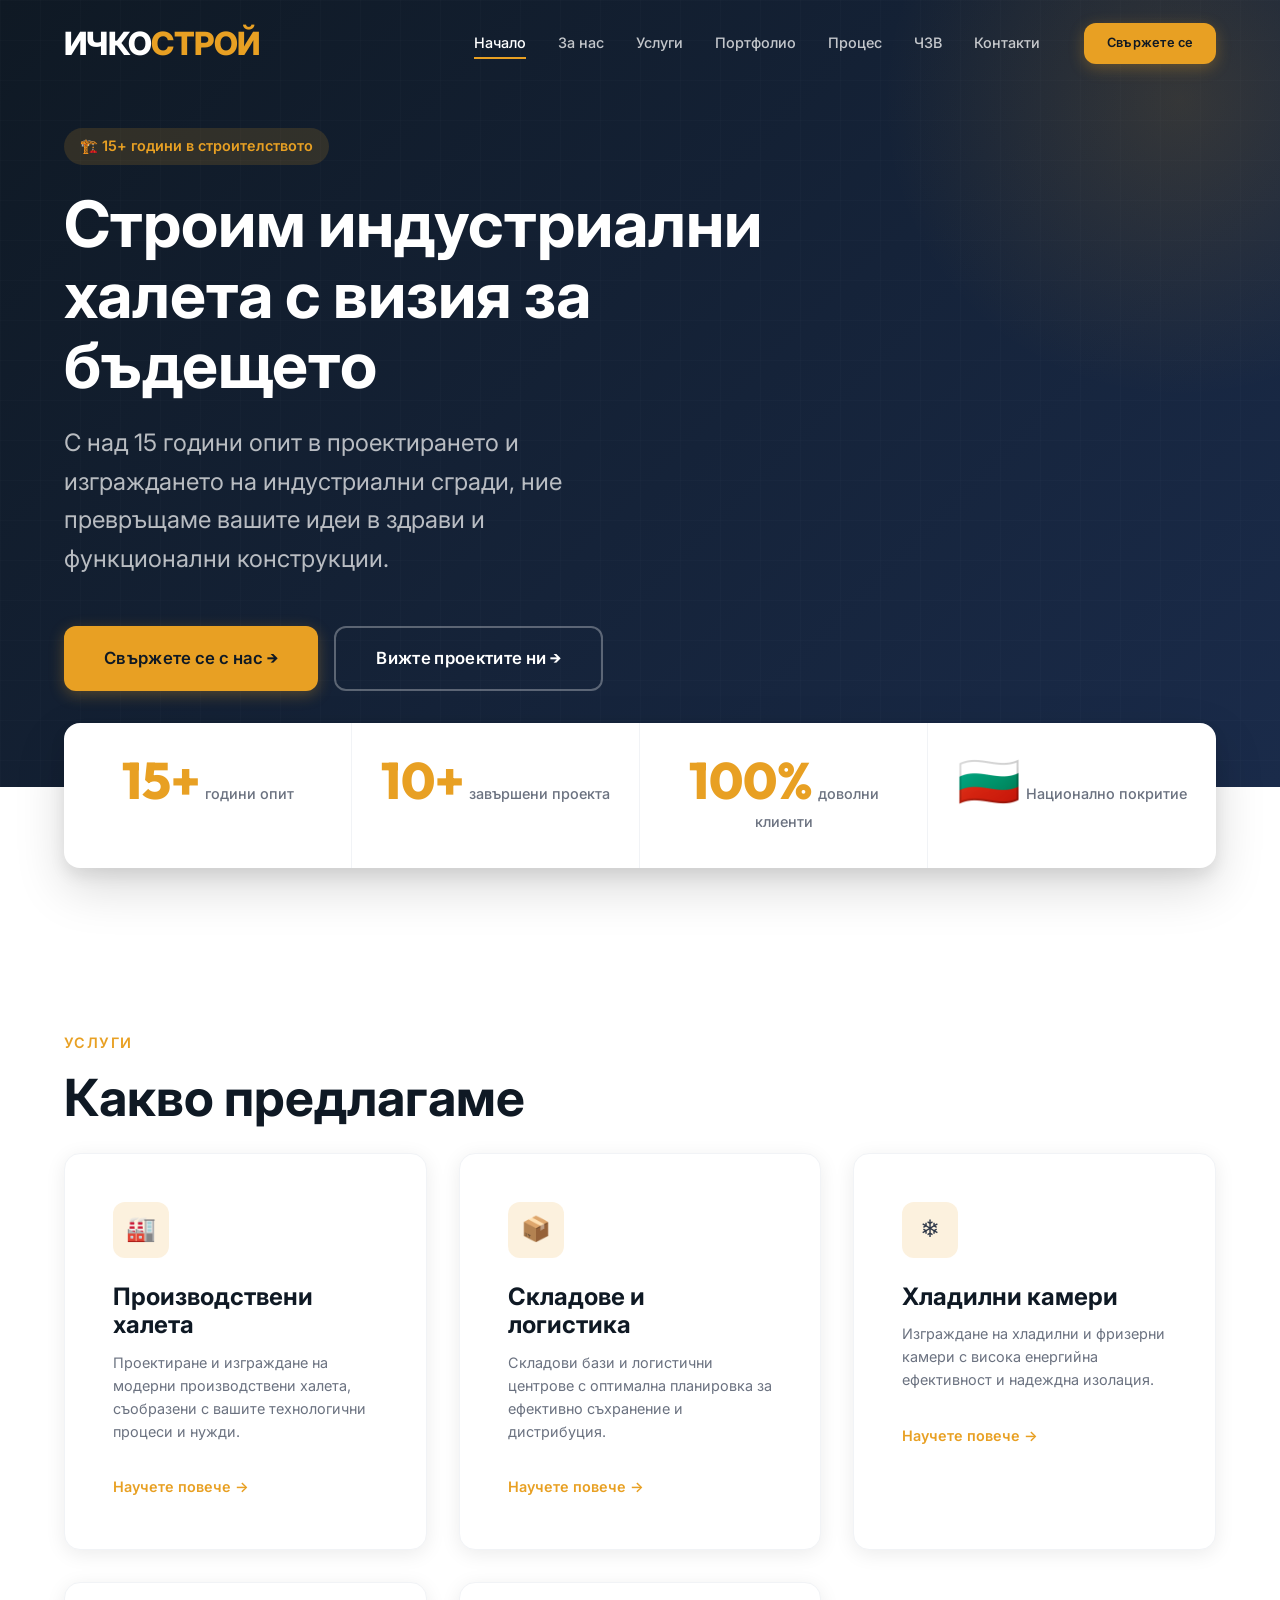
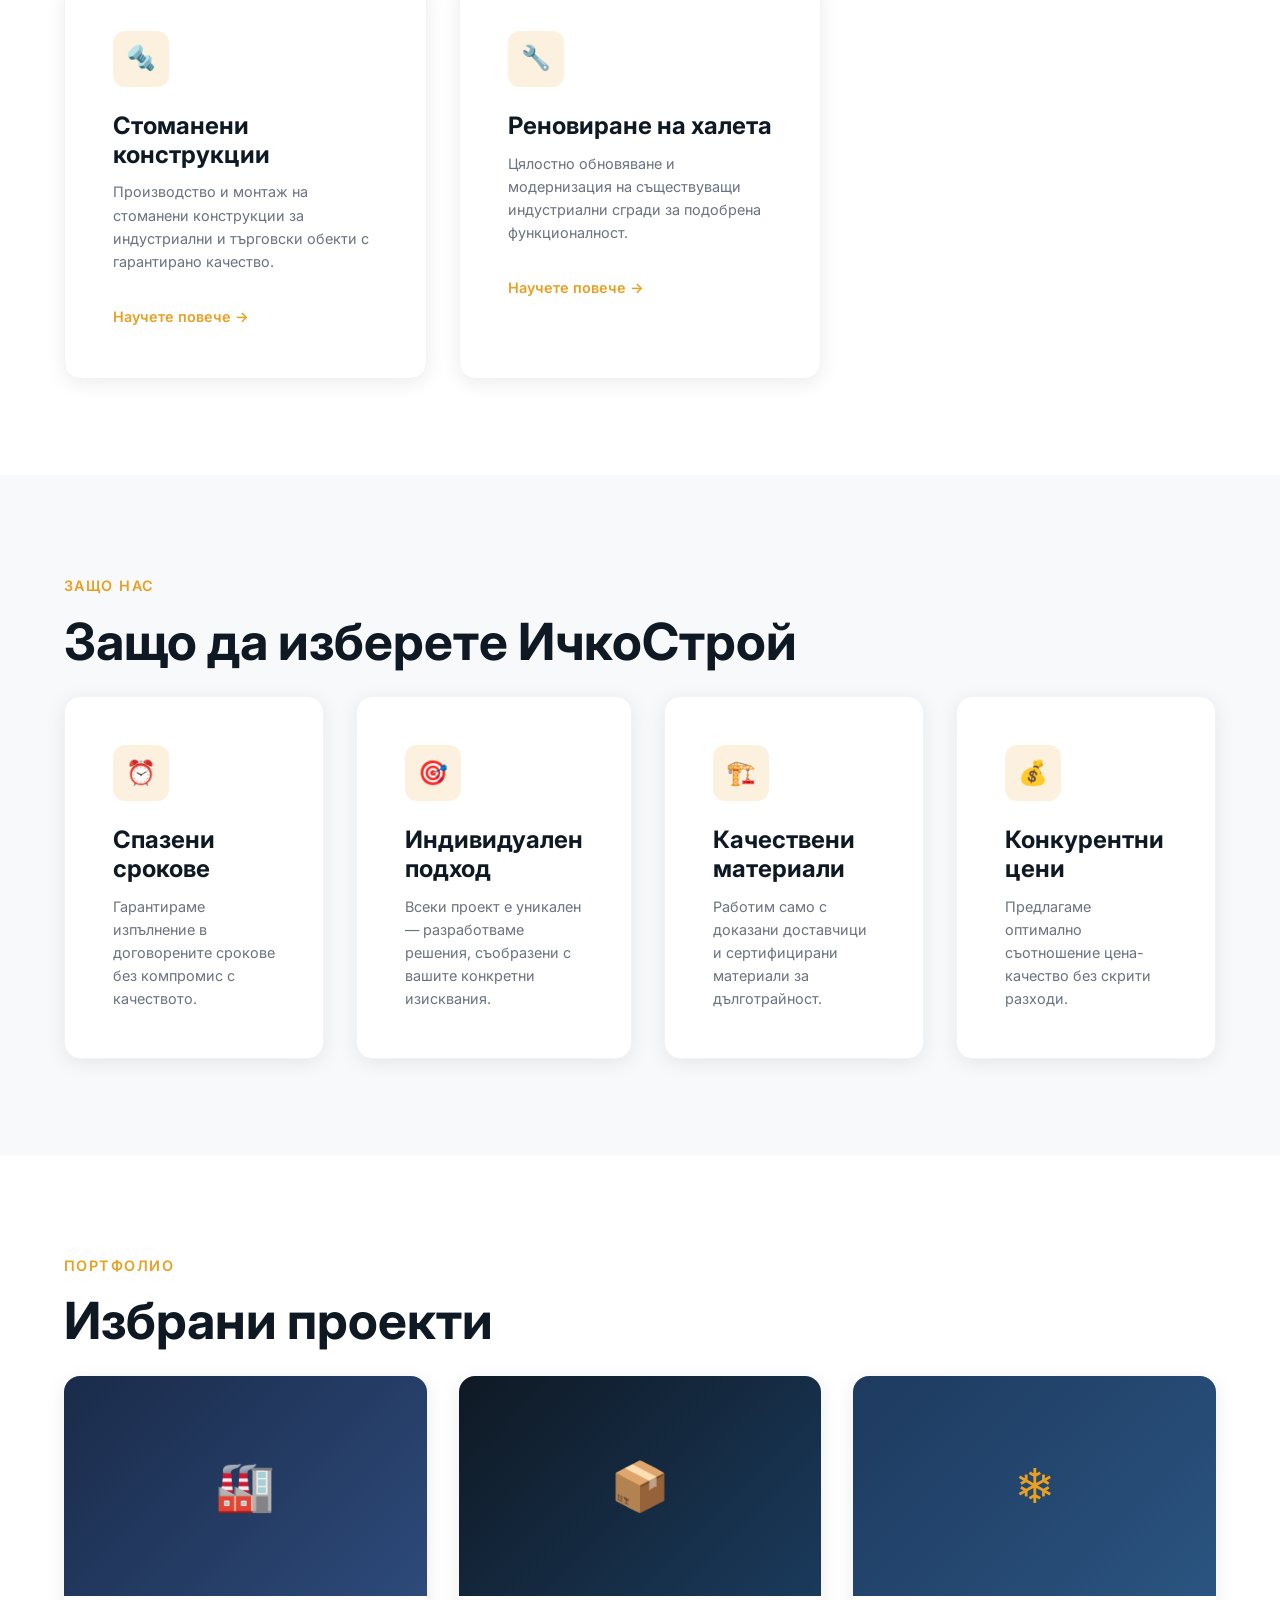
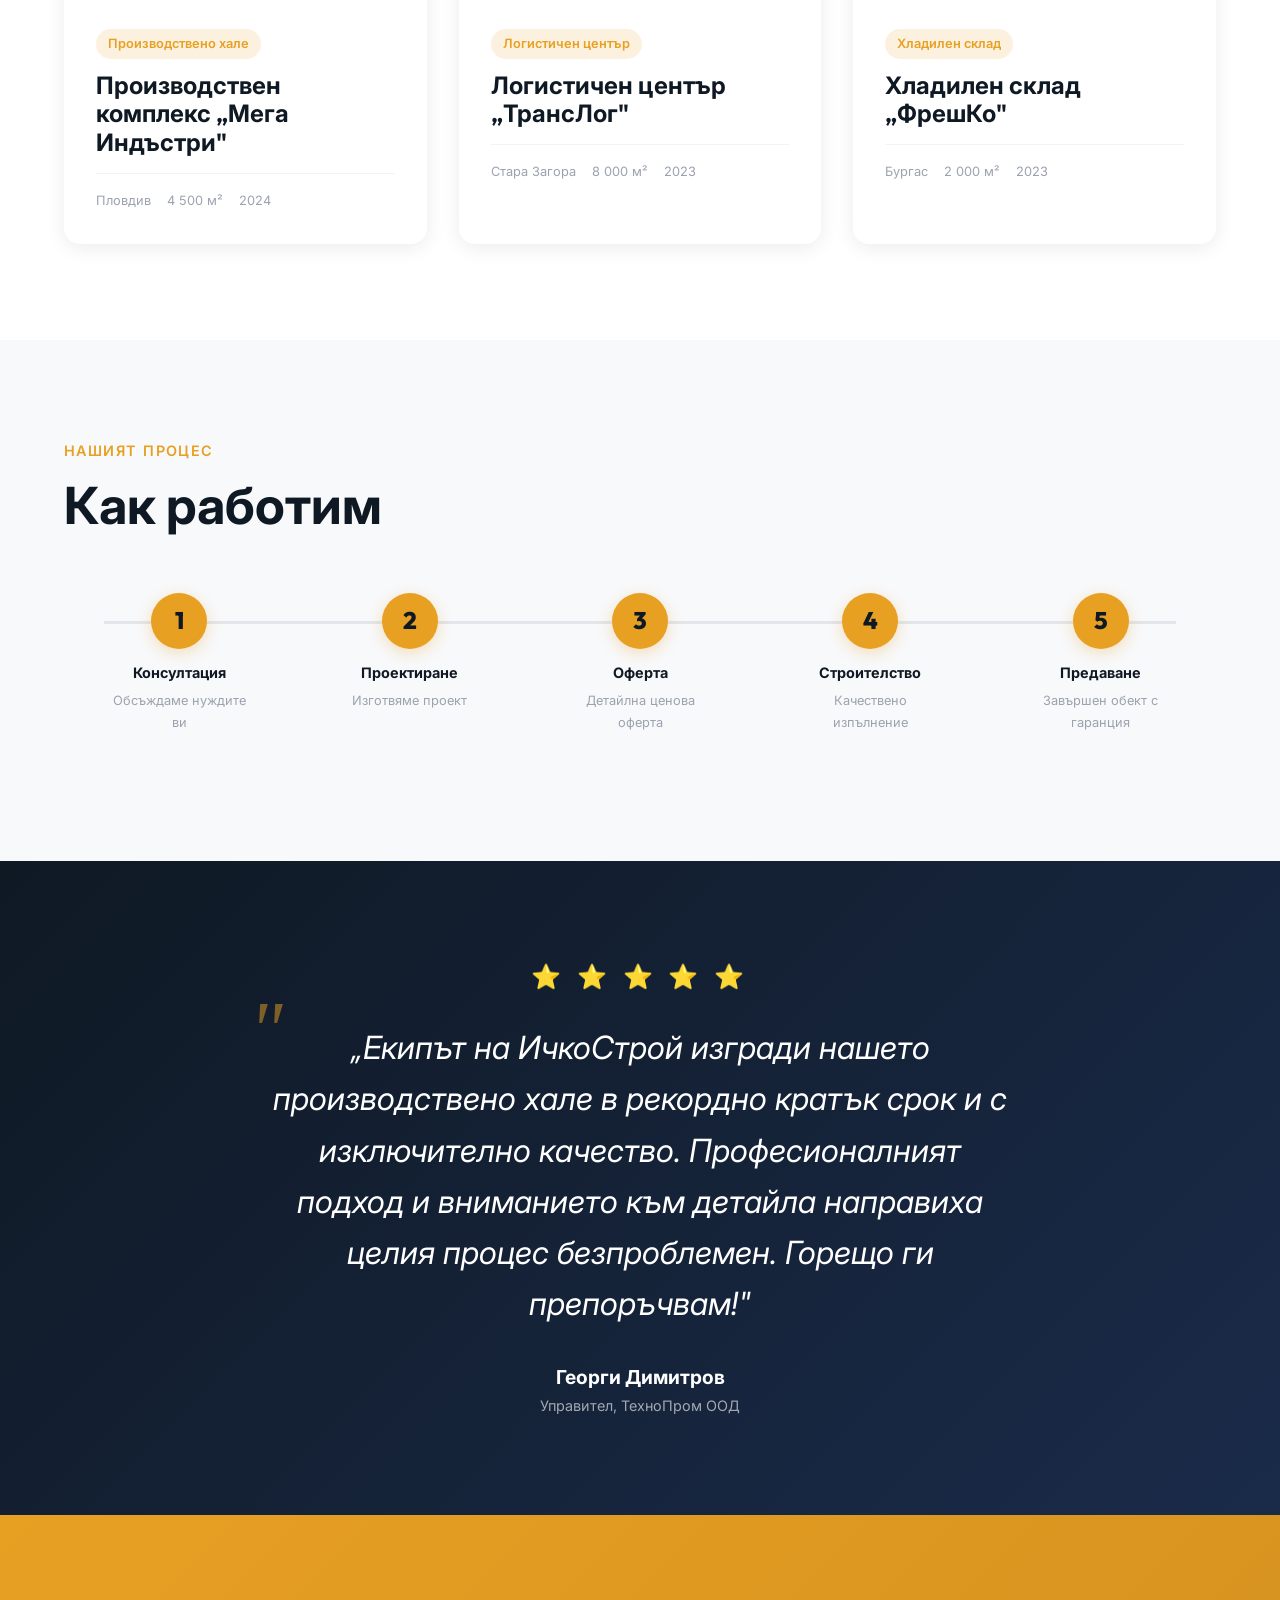
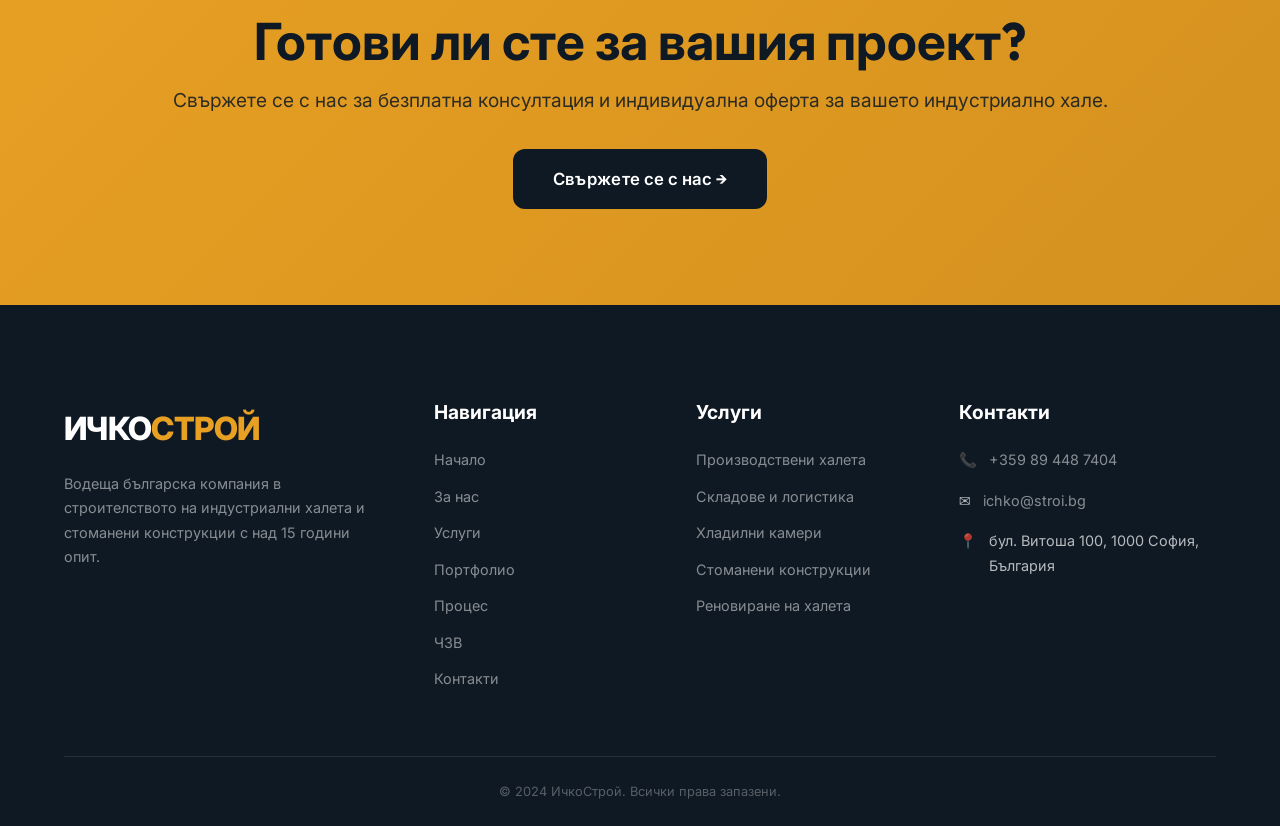
==== commit 5738506d: "fix ui bug" ====
--- a/index.html
+++ b/index.html
@@ -85,7 +85,7 @@
                 <h1 class="hero__title fade-in">Строим индустриални халета с визия за бъдещето</h1>
                 <p class="hero__subtitle fade-in">С над 15 години опит в проектирането и изграждането на индустриални сгради, ние превръщаме вашите идеи в здрави и функционални конструкции.</p>
                 <div class="hero__actions fade-in">
-                    <a href="contact.html" class="btn btn--primary btn--lg">Поискайте оферта →</a>
+                    <a href="contact.html" class="btn btn--primary btn--lg">Свържете се с нас →</a>
                     <a href="portfolio.html" class="btn btn--outline btn--lg">Вижте проектите ни →</a>
                 </div>
             </div>
--- a/css/styles.css
+++ b/css/styles.css
@@ -398,6 +398,17 @@
   transform: rotate(-45deg) translate(5px, -5px);
 }
 
+/* Mobile overlay — hidden by default at ALL sizes */
+.mobile-overlay {
+  display: none;
+  position: fixed;
+  inset: 0;
+  background: rgba(0,0,0,0.5);
+  z-index: calc(var(--z-mobile-menu) - 1);
+}
+
+.mobile-overlay.active { display: block; }
+
 @media (max-width: 900px) {
   .hamburger { display: flex; }
 
@@ -425,16 +436,6 @@
   .nav-link { font-size: var(--fs-md); }
 
   .nav-cta { margin-left: 0; margin-top: var(--space-md); }
-
-  .mobile-overlay {
-    display: none;
-    position: fixed;
-    inset: 0;
-    background: rgba(0,0,0,0.5);
-    z-index: calc(var(--z-mobile-menu) - 1);
-  }
-
-  .mobile-overlay.active { display: block; }
 }
 
 /* --- Hero Sections --- */
@@ -1971,6 +1972,28 @@
   display: flex;
   align-items: center;
   gap: var(--space-xl);
+  list-style: none;
+  margin: 0;
+  padding: 0;
+}
+
+.header__nav-list li {
+  list-style: none;
+}
+
+/* Also support <ul> inside .nav and .nav-list */
+.nav ul,
+.nav-list {
+  display: flex;
+  align-items: center;
+  gap: var(--space-xl);
+  list-style: none;
+  margin: 0;
+  padding: 0;
+}
+
+.nav-list li,
+.nav ul li {
   list-style: none;
 }
 
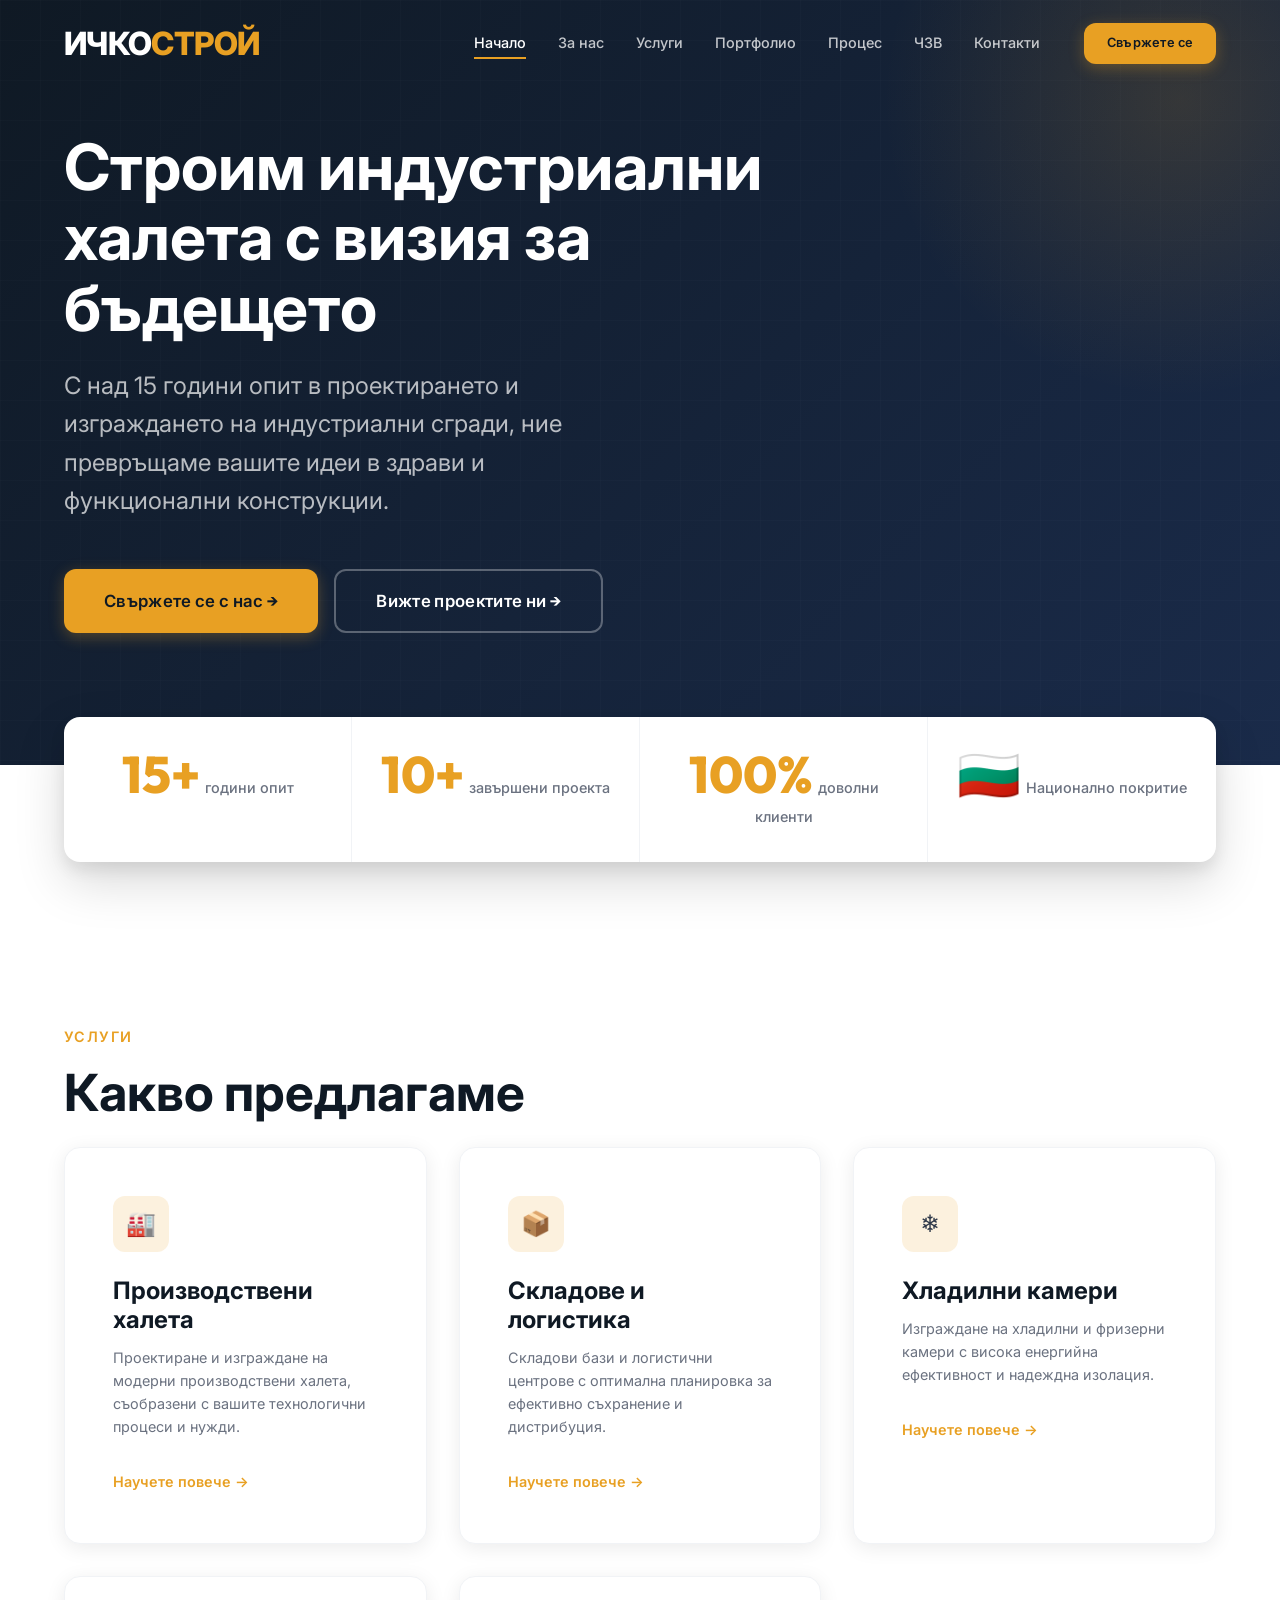
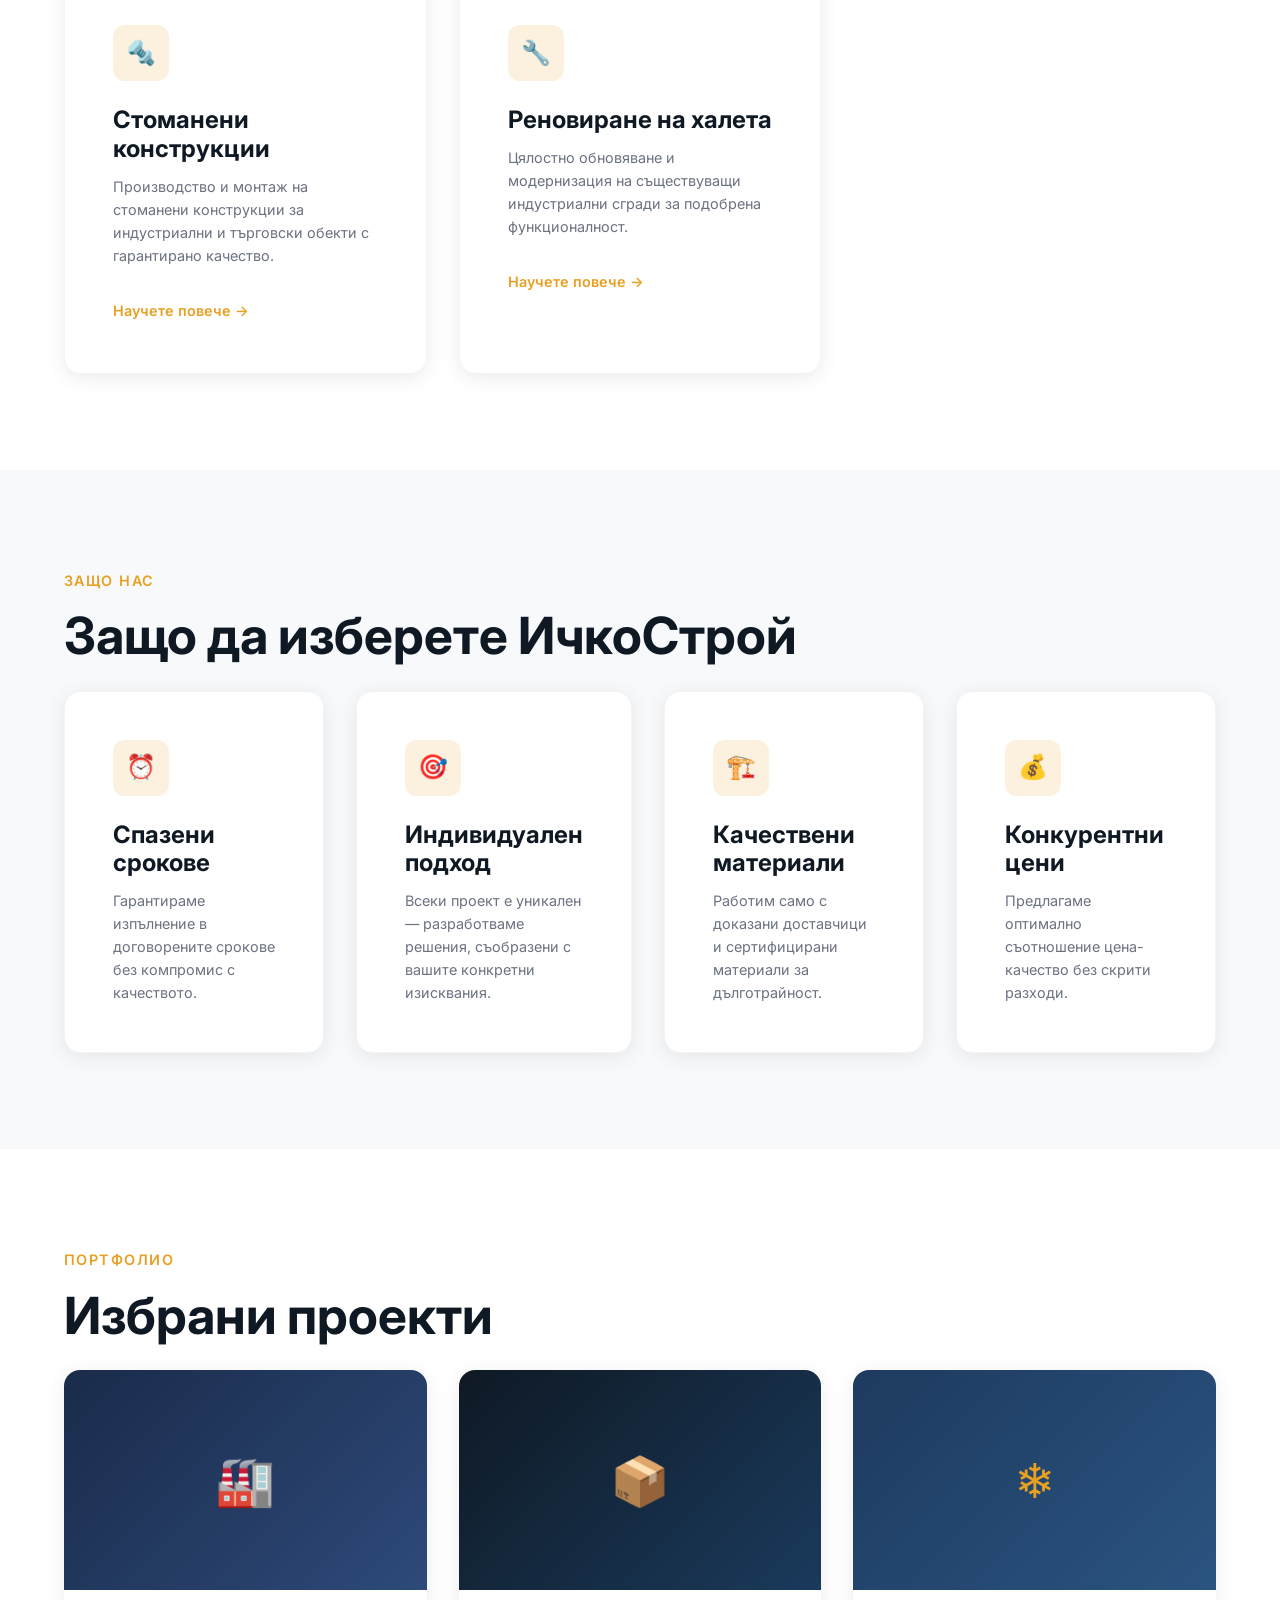
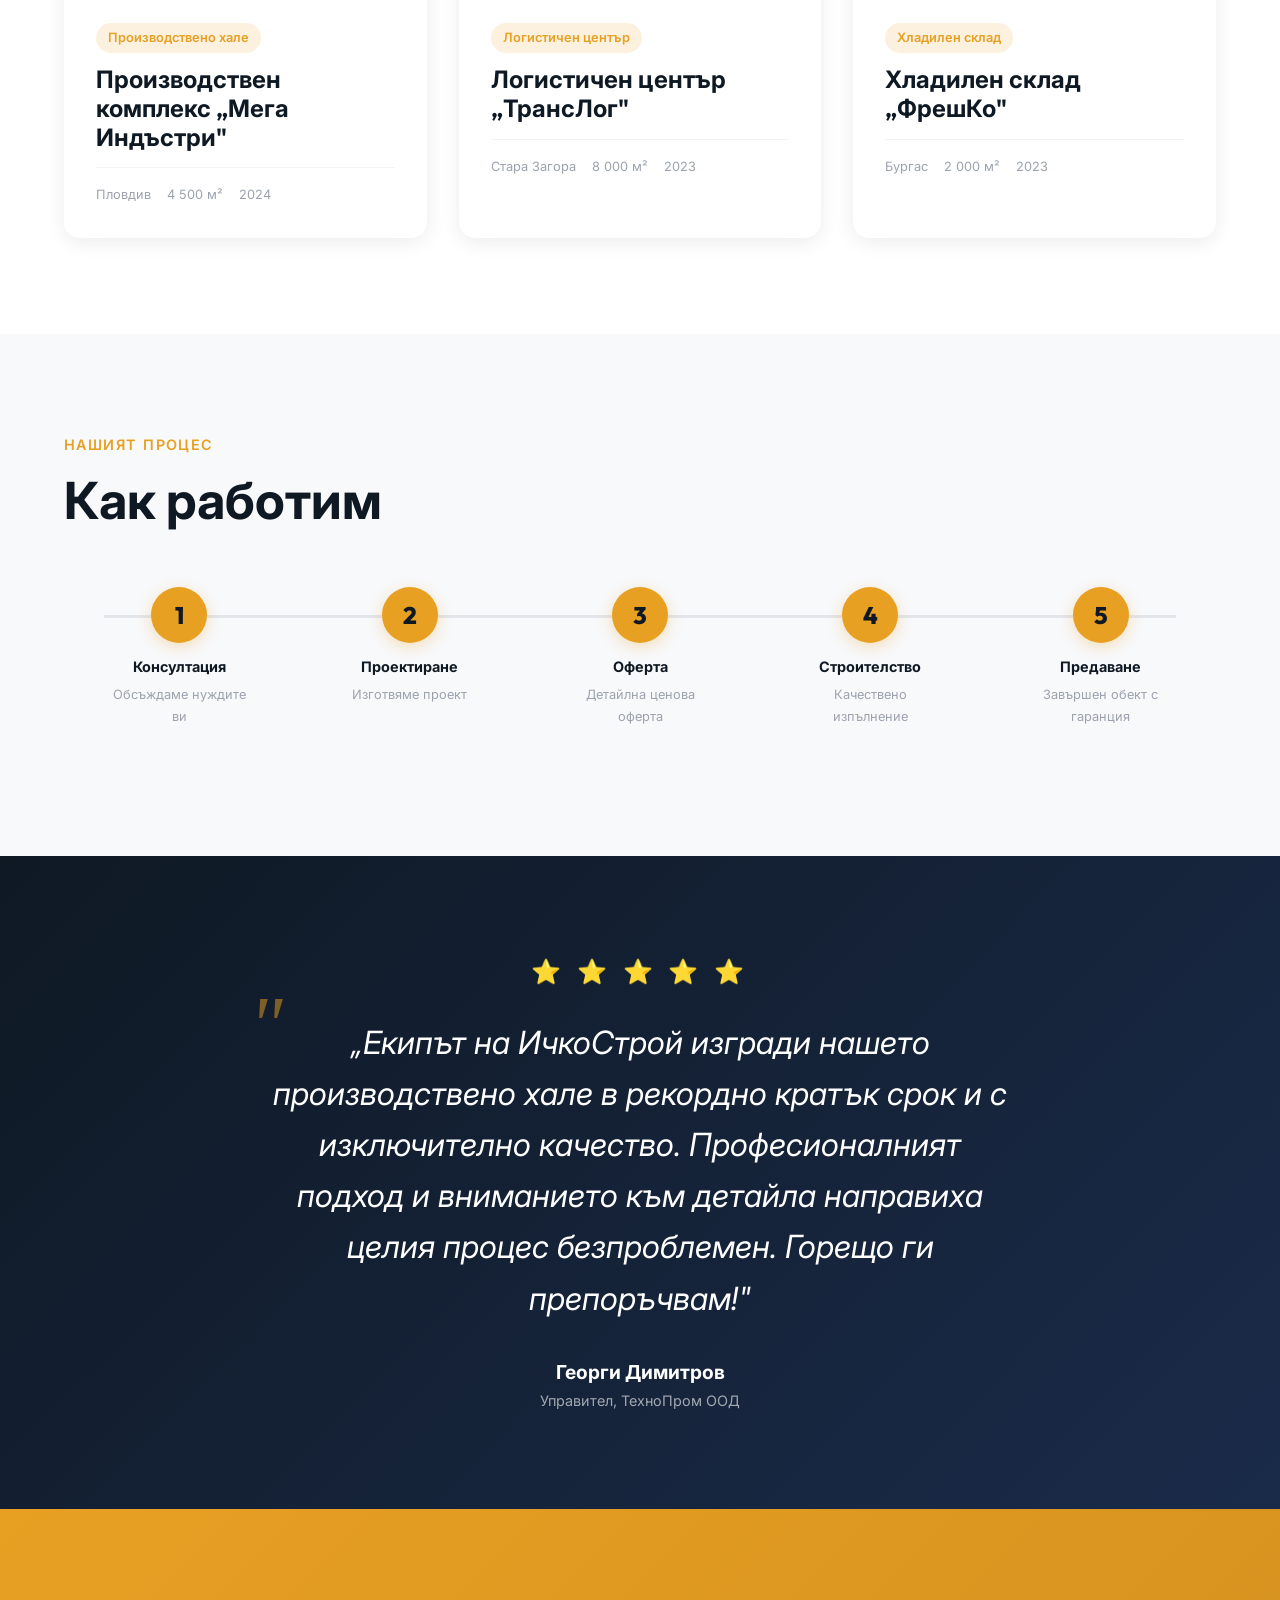
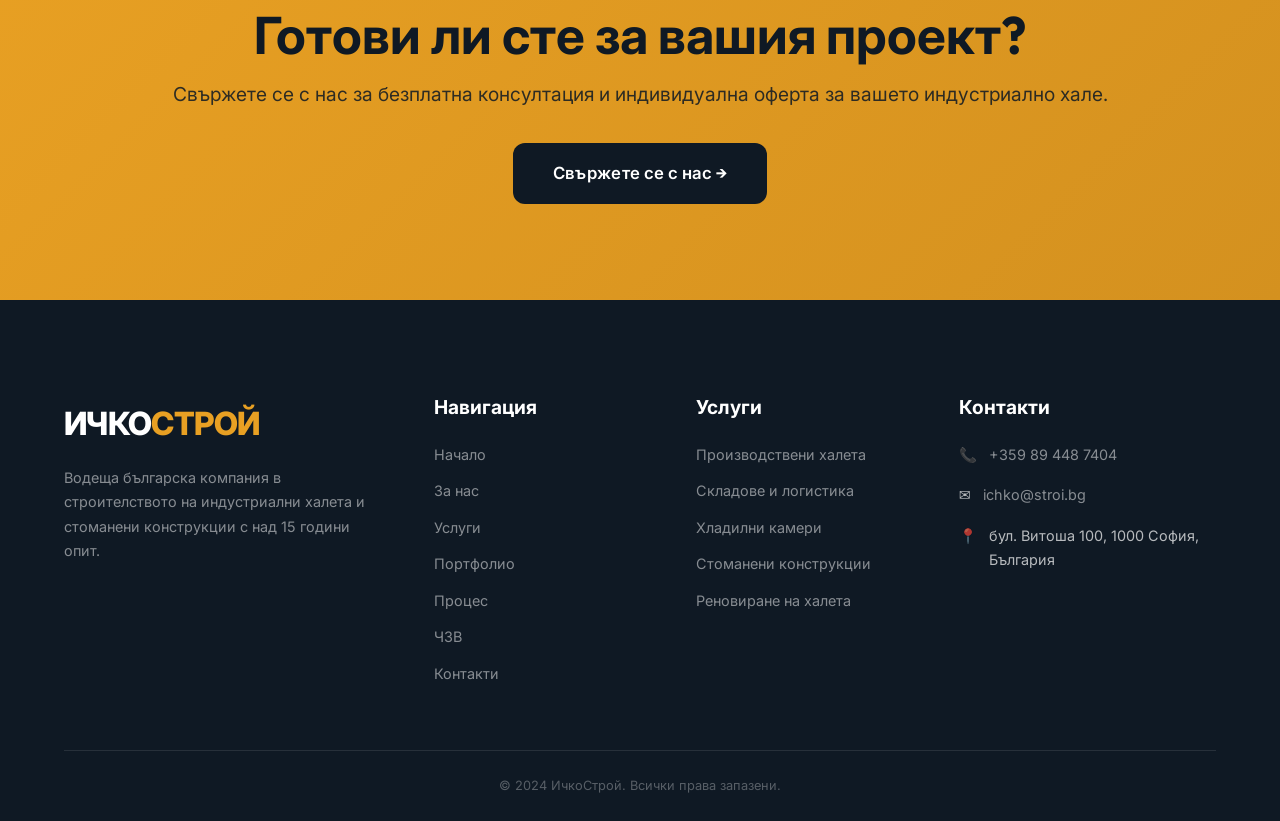
==== commit 3eaf70c4: "ui changes" ====
--- a/index.html
+++ b/index.html
@@ -81,7 +81,6 @@
         <div class="hero__glow"></div>
         <div class="container">
             <div class="hero__content">
-                <span class="hero__label">🏗️ 15+ години в строителството</span>
                 <h1 class="hero__title fade-in">Строим индустриални халета с визия за бъдещето</h1>
                 <p class="hero__subtitle fade-in">С над 15 години опит в проектирането и изграждането на индустриални сгради, ние превръщаме вашите идеи в здрави и функционални конструкции.</p>
                 <div class="hero__actions fade-in">
--- a/css/styles.css
+++ b/css/styles.css
@@ -164,6 +164,10 @@
   padding: var(--space-4xl) 0;
 }
 
+@media (max-width: 768px) {
+  .section { padding: 0; }
+}
+
 .section--dark {
   background-color: var(--clr-dark);
   color: var(--clr-gray-200);
@@ -236,6 +240,11 @@
   transition: all var(--transition);
   white-space: nowrap;
   text-decoration: none;
+}
+
+@media (max-width: 480px) {
+  .btn { white-space: normal; text-align: center; }
+  .btn--lg { padding: 0.85rem 1.5rem; font-size: var(--fs-sm); }
 }
 
 .btn--primary {
@@ -455,6 +464,28 @@
   padding: var(--space-5xl) 0 var(--space-3xl);
 }
 
+@media (max-width: 768px) {
+  .hero {
+    min-height: 65vh;
+    padding: var(--space-4xl) 0 var(--space-2xl);
+  }
+  .hero--small {
+    min-height: 38vh;
+    padding: var(--space-4xl) 0 var(--space-2xl);
+  }
+}
+
+@media (max-width: 480px) {
+  .hero {
+    min-height: 55vh;
+    padding: var(--space-3xl) 0 var(--space-2xl);
+  }
+  .hero--small {
+    min-height: 30vh;
+    padding: var(--space-3xl) 0 var(--space-xl);
+  }
+}
+
 .hero__bg-pattern {
   position: absolute;
   inset: 0;
@@ -538,8 +569,22 @@
 .stats-bar {
   position: relative;
   z-index: 10;
-  margin-top: -4rem;
+  margin-top: -3rem;
   margin-bottom: var(--space-3xl);
+}
+
+/* Extra hero bottom padding to make room for stats bar overlap */
+.hero + .stats-bar {
+  margin-top: -3rem;
+}
+
+.hero:has(+ .stats-bar) {
+  padding-bottom: var(--space-5xl);
+}
+
+@media (max-width: 480px) {
+  .stats-bar { margin-top: -2rem; }
+  .hero:has(+ .stats-bar) { padding-bottom: var(--space-4xl); }
 }
 
 .stats-bar__inner {
@@ -1774,6 +1819,22 @@
 .stagger-children.visible > * {
   opacity: 1;
   transform: translateY(0);
+}
+
+/* Disable scroll animations on mobile — content shows immediately */
+@media (max-width: 768px) {
+  .fade-in,
+  .fade-in-left,
+  .fade-in-right,
+  .scale-in {
+    opacity: 1;
+    transform: none;
+  }
+
+  .stagger-children > * {
+    opacity: 1;
+    transform: none;
+  }
 }
 
 /* --- Page load fade --- */
@@ -2065,7 +2126,7 @@
   }
 
   .header__nav .nav-link { font-size: var(--fs-md); }
-  .header__cta { margin-left: 0; margin-top: var(--space-md); }
+  .header__cta { display: none; }
 }
 
 /* --- Benefits Grid (service sub-pages) --- */
